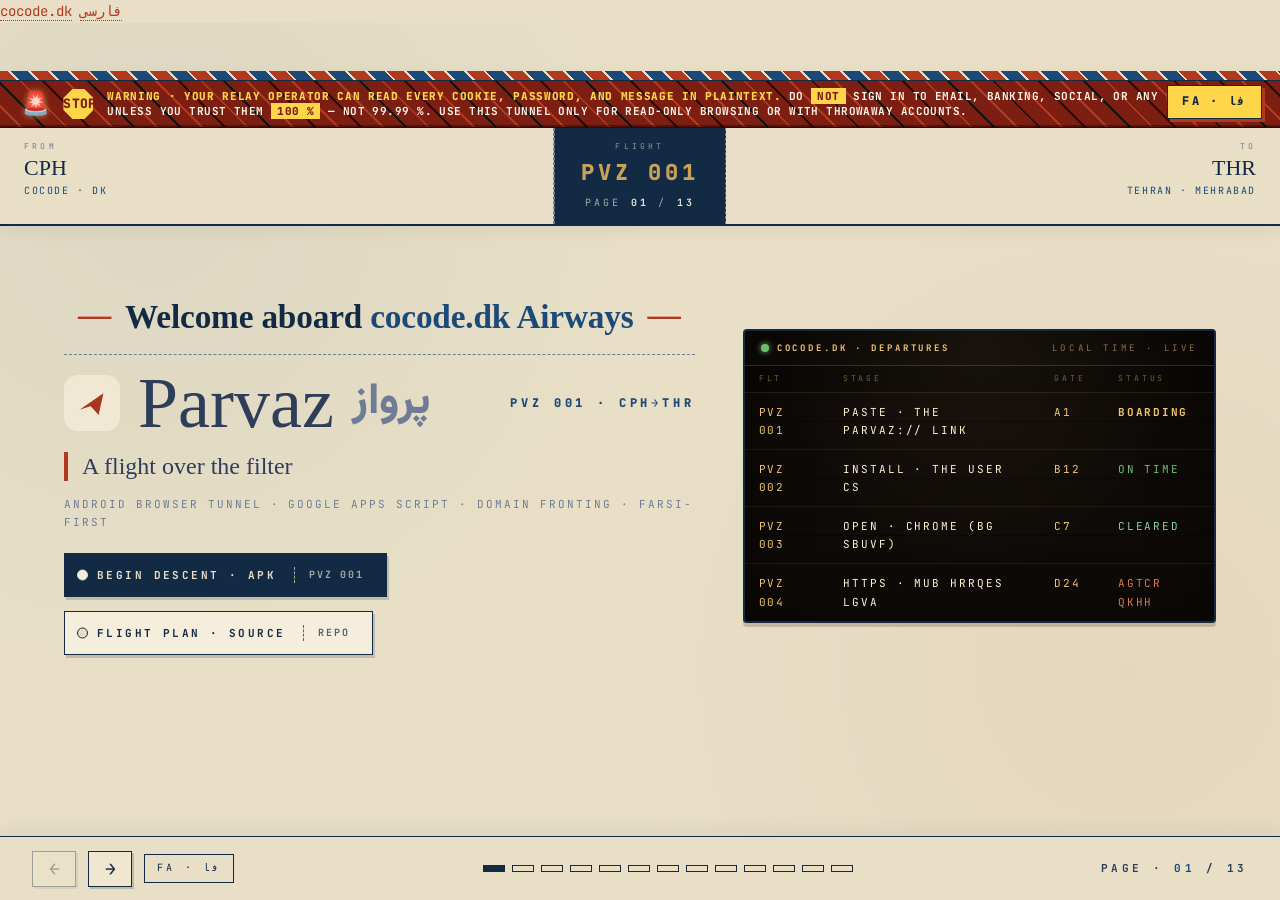
==== website/index.html @ 085ac8b7 "feat(site): the departures board flips into place The first time the Solari board comes into view, e" ====
<!DOCTYPE html>
<html lang="en">
<head>
<meta charset="UTF-8"/>
<meta name="viewport" content="width=device-width, initial-scale=1.0"/>
<title>Parvaz — A flight over the filter. Android browser tunnel via Apps Script.</title>
<meta name="description" content="Parvaz is a Farsi-first Android browser tunnel for Iranian users that routes Chrome (or any Chromium browser) traffic through a user-deployed Google Apps Script relay using TLS SNI concealment. Chrome trusts the on-device Parvaz CA out of the box — no flags, no about:config, no root."/>
<meta name="robots" content="index, follow"/>
<meta name="keywords" content="parvaz, android, browser tunnel, iran, apps script, domain fronting, masterhttprelayvpn, circumvention, vpnservice, kotlin, go, farsi, open source"/>
<link rel="canonical" href="https://parvaz.cocode.dk/"/>
<link rel="alternate" hreflang="en" href="https://parvaz.cocode.dk/"/>
<link rel="alternate" hreflang="fa" href="https://parvaz.cocode.dk/fa/"/>
<link rel="alternate" hreflang="x-default" href="https://parvaz.cocode.dk/"/>

<!-- Open Graph -->
<meta property="og:type" content="website"/>
<meta property="og:site_name" content="Parvaz"/>
<meta property="og:title" content="Parvaz — A flight over the filter"/>
<meta property="og:description" content="Farsi-first Android browser tunnel for Iranian users. Routes Chrome (and other Chromium browsers) through a user-deployed Google Apps Script relay with TLS SNI concealment."/>
<meta property="og:url" content="https://parvaz.cocode.dk/"/>
<meta property="og:image" content="https://parvaz.cocode.dk/og.png"/>
<meta property="og:image:width" content="1200"/>
<meta property="og:image:height" content="630"/>
<meta property="og:image:alt" content="Parvaz — declassified flight briefing document with the Parvaz wordmark, technical chips, and rubber-stamp annotations marking Chromium-browser scope and MIT licence."/>
<meta property="og:locale" content="en_US"/>
<meta property="og:locale:alternate" content="fa_IR"/>

<!-- Twitter -->
<meta name="twitter:card" content="summary_large_image"/>
<meta name="twitter:title" content="Parvaz — A flight over the filter"/>
<meta name="twitter:description" content="Farsi-first Android browser tunnel — Chrome through your own Google Apps Script relay. One APK, one cert, no flags."/>
<meta name="twitter:image" content="https://parvaz.cocode.dk/og.png"/>
<meta name="twitter:image:alt" content="Parvaz — flight briefing · Chromium browsers · MIT 2026."/>

<link rel="icon" type="image/svg+xml" href="parvaz-mark.svg"/>
<link rel="preconnect" href="https://fonts.googleapis.com"/>
<link rel="preconnect" href="https://fonts.gstatic.com" crossorigin/>
<link href="https://fonts.googleapis.com/css2?family=JetBrains+Mono:wght@400;500;700;800&family=Redaction&family=Redaction+35&family=Vazirmatn:wght@400;500;700;800&display=swap" rel="stylesheet"/>
<link rel="stylesheet" href="styles.css"/>
<link rel="stylesheet" href="https://brand.cocode.dk/v1.css">
<script type="module" src="https://brand.cocode.dk/v1.js"></script>

<script type="application/ld+json">
{
  "@context": "https://schema.org",
  "@type": "SoftwareApplication",
  "name": "Parvaz",
  "description": "Farsi-first Android browser tunnel for Iranian users — routes Chrome (and other Chromium browsers: Brave, Edge, Vivaldi) traffic through a user-deployed Google Apps Script relay using TLS SNI concealment and a local on-device MITM to terminate TLS for re-encapsulation. Kotlin + Compose front end, embedded Go SOCKS5 sidecar. Chrome trusts the user-installed Parvaz CA out of the box on Android — no flags, no about:config, no root. Non-browser apps (banking, messaging, streaming) reject user CAs by Android default and will not tunnel.",
  "url": "https://parvaz.cocode.dk/",
  "downloadUrl": "https://github.com/cocodedk/parvaz/releases/latest/download/Parvaz.apk",
  "applicationCategory": "UtilitiesApplication",
  "operatingSystem": "Android 7.0+",
  "programmingLanguage": ["Kotlin", "Go"],
  "license": "https://opensource.org/licenses/MIT",
  "offers": { "@type": "Offer", "price": "0", "priceCurrency": "USD" },
  "author": {
    "@type": "Person", "name": "Babak Bandpey", "url": "https://cocode.dk",
    "sameAs": ["https://linkedin.com/in/babakbandpey", "https://github.com/cocodedk"]
  },
  "codeRepository": "https://github.com/cocodedk/parvaz"
}
</script>
</head>
<body class="airline-deck">

<!-- The cocode.dk family frame. A normal-flow sibling before the deck's own
     fixed .deck-header — see --frame-h in css/07-deck-base.css for how the
     deck reserves its exact height. No <cocode-foot>: the deck is a
     100vh, JS-scroll-snapped app shell with no natural document flow to
     place a foot "below" (see the rollout report for why). The deck's own
     language pill/controls link stay: they carry the current slide's #N
     hash through a language switch, which the frame's own switch can't. -->
<cocode-head project="Parvaz" accent="#122a44" on-accent="#e8dfc6">
  <a href="https://cocode.dk">cocode.dk</a>
  <a href="fa/" hreflang="fa">فارسی</a>
</cocode-head>

<header class="deck-header" role="banner">
  <a href="fa/" class="deck-lang-pill" aria-label="نسخهٔ فارسی">FA · فا</a>
  <div class="airmail-band" aria-hidden="true"></div>
  <div class="deck-alert" role="alert" aria-live="assertive">
    <span class="deck-alert__siren" aria-hidden="true">🚨</span>
    <span class="deck-alert__stop" aria-hidden="true">STOP</span>
    <span class="deck-alert__msg">
      <strong>WARNING · Your relay operator can read every cookie, password, and message in plaintext.</strong>
      Do <em>NOT</em> sign in to email, banking, social, or any service unless you trust them <em>100 %</em> — not 99.99 %.
      Use this tunnel only for read-only browsing or with throwaway accounts.
    </span>
  </div>
  <div class="bp-header">
    <div class="bp-header__cell">
      <div class="bp-header__label">From</div>
      <div class="bp-header__value">CPH</div>
      <div class="bp-header__sub">Cocode · DK</div>
    </div>
    <div class="bp-header__flight">
      <div class="label">Flight</div>
      <div class="value">PVZ 001</div>
      <div class="page">PAGE <b id="deck-current">01</b> / <b id="deck-total">13</b></div>
    </div>
    <div class="bp-header__cell">
      <div class="bp-header__label">To</div>
      <div class="bp-header__value">THR</div>
      <div class="bp-header__sub">Tehran · Mehrabad</div>
    </div>
  </div>
</header>

<main class="deck-track" id="deck-track">

  <!-- 01 · TITLE -->
  <section class="slide slide--title" data-slide="1">
    <div class="slide__content">
      <div>
        <h1 class="hero__welcome">
          <span class="ornament">—</span>Welcome aboard <em>cocode.dk Airways</em><span class="ornament">—</span>
        </h1>
        <div class="hero__brand">
          <img src="parvaz-mark.svg" alt="" class="brand-mark"/>
          <span class="en-name">Parvaz</span>
          <span class="fa-name">پرواز</span>
          <span class="flight-no">PVZ 001 · CPH→THR</span>
        </div>
        <p class="hero__tagline">A flight over the filter</p>
        <p class="hero__subtitle">Android browser tunnel · Google Apps Script · domain fronting · Farsi-first</p>
        <div class="bp-tabs">
          <a href="https://github.com/cocodedk/parvaz/releases/latest/download/Parvaz.apk" class="bp-tab bp-tab--primary">Begin descent · APK<span class="stub">PVZ&nbsp;001</span></a>
          <a href="https://github.com/cocodedk/parvaz" class="bp-tab">Flight plan · Source<span class="stub">REPO</span></a>
        </div>
      </div>
      <div class="solari-board" aria-label="Onboarding flight board">
        <div class="solari-board__head">
          <span><span class="blink"></span><strong>cocode.dk · departures</strong></span>
          <span>local time · LIVE</span>
        </div>
        <div class="solari-board__rows">
          <div class="solari-board__col-head">FLT</div>
          <div class="solari-board__col-head">STAGE</div>
          <div class="solari-board__col-head">GATE</div>
          <div class="solari-board__col-head">STATUS</div>
          <div class="solari-board__cell">PVZ 001</div>
          <div class="solari-board__cell solari-board__cell--dest">paste · the parvaz:// link</div>
          <div class="solari-board__cell">A1</div>
          <div class="solari-board__cell solari-board__cell--status-board">boarding</div>
          <div class="solari-board__cell">PVZ 002</div>
          <div class="solari-board__cell solari-board__cell--dest">install · the user CA</div>
          <div class="solari-board__cell">B12</div>
          <div class="solari-board__cell solari-board__cell--status-go">on time</div>
          <div class="solari-board__cell">PVZ 003</div>
          <div class="solari-board__cell solari-board__cell--dest">open · chrome (no setup)</div>
          <div class="solari-board__cell">C7</div>
          <div class="solari-board__cell solari-board__cell--status-cleared">cleared</div>
          <div class="solari-board__cell">PVZ 004</div>
          <div class="solari-board__cell solari-board__cell--dest">https · all routes open</div>
          <div class="solari-board__cell">D24</div>
          <div class="solari-board__cell solari-board__cell--status-final">final call</div>
        </div>
      </div>
    </div>
  </section>

  <!-- 02 · §1 ABSTRACT -->
  <section class="slide" data-slide="2">
    <div class="slide__content">
      <div class="slide__head">
        <span class="slide__num">§1</span>
        <h2 class="slide__title">Abstract</h2>
        <span class="slide__kicker">Mission brief</span>
      </div>
      <div class="slide__body">
        <p>Parvaz is a Farsi-first <strong>Android browser tunnel</strong> for Iranian users with no technical background. A helper deploys the upstream MasterHttpRelayVPN <code>Code.gs</code> on their own Google account; the user receives a <code>parvaz://</code> link over a <strong>secure messenger (Signal or Telegram — not WhatsApp)</strong>, scans a QR or taps Paste, installs a MITM certificate via Android Settings once, taps Connect, and browses normally in <strong>Chrome</strong> (or any Chromium browser).</p>
        <p>Chrome traffic routes through Apps Script — TLS SNI <code>www.google.com</code>, HTTP Host <code>script.google.com</code>. Chrome trusts the on-device Parvaz CA out of the box; no flags, no <code>about:config</code>, no root. Architecturally aligned with the proven <a href="https://github.com/therealaleph/MasterHttpRelayVPN-RUST">MasterHttpRelayVPN-RUST</a> port; Parvaz's edge is the NOTAM visual identity, Farsi-by-default UI, and tighter onboarding for non-technical passengers.</p>
      </div>
    </div>
  </section>

  <!-- 03 · §2 FLIGHT PATH (5-hop route diagram) -->
  <section class="slide slide--route" data-slide="3">
    <div class="slide__content">
      <div class="slide__head">
        <span class="slide__num">§2</span>
        <h2 class="slide__title">Flight path</h2>
        <span class="slide__kicker">5 hops · DPI sees the front</span>
      </div>
      <div>
        <div class="route">
          <div class="route__hop"><strong>Chrome</strong>no flags<div class="tag">browser</div></div>
          <div class="route__hop route__hop--accent"><strong>PARVAZ</strong>VPN + tun2socks + sidecar<div class="tag">this APK</div></div>
          <div class="route__hop"><strong>Google edge</strong>SNI www.google.com<div class="tag">DPI sees</div></div>
          <div class="route__hop"><strong>script.google.com</strong>HTTP Host (real route)<div class="tag">internal</div></div>
          <div class="route__hop"><strong>Code.gs</strong>your deployment<div class="tag">UrlFetch → target</div></div>
        </div>
        <div class="route__notes">
          <div><b>What DPI sees</b>TLS to Google · SNI <code>www.google.com</code> · indistinguishable from Search.</div>
          <div><b>What Google sees</b>HTTP Host <code>script.google.com</code> → routes to your Web App.</div>
          <div><b>What Code.gs does</b><code>UrlFetchApp.fetch(target)</code> · returns <code>{s,h,b}</code> envelope.</div>
        </div>
      </div>
    </div>
  </section>

  <!-- 04 · §3 NOTAM (legal warning) -->
  <section class="slide" data-slide="4">
    <div class="slide__content">
      <div class="slide__head">
        <span class="slide__num">§3</span>
        <h2 class="slide__title">Notice to airmen</h2>
        <span class="slide__kicker">Restricted airspace</span>
      </div>
      <div class="notam">
        <div class="notam-head">
          <span>Caution · Restricted airspace</span>
          <span>NOTAM A0001/26</span>
        </div>
        <div class="notam-body">
          <strong>Google Apps Script's terms forbid this use.</strong> Deploy the <code>Code.gs</code> to your <em>own</em> Google account only — do not centralize deployments, do not commercialise, do not distribute a shared one. Personal, research, and educational use only. If you do not understand the legal implications, do not deploy.
        </div>
      </div>
    </div>
  </section>

  <!-- 05 · §4 SPECS -->
  <section class="slide" data-slide="5">
    <div class="slide__content">
      <div class="slide__head">
        <span class="slide__num">§4</span>
        <h2 class="slide__title">Airframe specifications</h2>
        <span class="slide__kicker">Features</span>
      </div>
      <div class="specs">
        <div class="spec"><span class="spec-num">01</span><span class="spec-key">Domain fronting</span><span class="spec-val">SNI <code>www.google.com</code> · Host <code>script.google.com</code>. DPI sees the front; Google's edge routes by Host.</span></div>
        <div class="spec"><span class="spec-num">02</span><span class="spec-key">Farsi-first onboarding</span><span class="spec-val">Paste a <code>parvaz://</code> URL or scan QR → install MITM cert once → tap Connect. Persian default.</span></div>
        <div class="spec"><span class="spec-num">03</span><span class="spec-key">Chrome out of the box</span><span class="spec-val"><strong>Chrome</strong> (and other Chromium: Brave, Edge, Vivaldi) trust the user-installed Parvaz CA on Android with no flags. Native apps still reject user CAs by Android default.</span></div>
        <div class="spec"><span class="spec-num">04</span><span class="spec-key">SNI-rewrite fast path</span><span class="spec-val">Google-owned hosts skip Apps Script entirely · direct tunnel · no quota.</span></div>
        <div class="spec"><span class="spec-num">05</span><span class="spec-key">Open source APK</span><span class="spec-val">Kotlin + Compose UI · embedded Go SOCKS5 sidecar · MIT · F-Droid &amp; sideload only.</span></div>
        <div class="spec"><span class="spec-num">06</span><span class="spec-key">Zero telemetry</span><span class="spec-val">No analytics · no crash reporting · access key in <code>EncryptedSharedPreferences</code>.</span></div>
      </div>
    </div>
  </section>

  <!-- 06 · §5 HONEST DISCLOSURE -->
  <section class="slide slide--honesty slide--who" data-slide="6">
    <div class="slide__content">
      <div class="slide__head">
        <span class="slide__num">§5</span>
        <h2 class="slide__title">Honest disclosure</h2>
        <span class="slide__kicker">What the app won't do · what it must do · the limits</span>
      </div>
      <div class="who">
        <div class="who__col who__col--no">
          <div class="who__head">
            <strong>Won't do</strong>
            <span class="who__tag who__tag--no">No</span>
          </div>
          <ul class="who__list">
            <li>No analytics, telemetry, or remote logs (yet).</li>
            <li>No central relay — every passenger runs their own Code.gs.</li>
            <li>No location, contacts, SMS, microphone, or camera (camera is opt-in for QR only).</li>
            <li>No auto-update pings · no ads · no crash reporting service.</li>
            <li>No servers operated by us · no accounts · no sign-in.</li>
          </ul>
          <div class="who__foot">Verify in source · MIT · grep the manifest.</div>
        </div>
        <div class="who__col who__col--ok">
          <div class="who__head">
            <strong>Must do</strong>
            <span class="who__tag who__tag--ok">Yes</span>
          </div>
          <ul class="who__list">
            <li><code>VpnService</code> — to capture and route browser packets.</li>
            <li><code>INTERNET</code> + <code>FOREGROUND_SERVICE</code> — talk to Apps Script, stay alive.</li>
            <li><code>POST_NOTIFICATIONS</code> (Android 13+) — show the connected pill.</li>
            <li>Device <strong>screen-lock</strong> — Android refuses CA install otherwise.</li>
            <li>A Chromium browser — Chrome (or Brave / Edge / Vivaldi). No browser flags needed.</li>
          </ul>
          <div class="who__foot">Optional · CAMERA — only if you scan a QR.</div>
        </div>
      </div>
      <div class="honesty-foot">
        <div class="honesty-foot__label">Limits · if we hand out the boarding card</div>
        <div class="honesty-foot__chips">
          <span><b>Trust</b>relay sees URL · headers · cookies · body in plaintext</span>
          <span><b>~20k</b>UrlFetch / day · Apps Script free quota</span>
          <span><b>~30s</b>per fetch</span>
          <span><b>~6&nbsp;min</b>per script execution</span>
          <span><b>1 relay</b>per Google account · TOS</span>
          <span><b>Throughput</b>capped by UrlFetch</span>
        </div>
      </div>
    </div>
  </section>

  <!-- 07 · §6 WHO FLIES, WHO'S GROUNDED -->
  <section class="slide slide--who" data-slide="7">
    <div class="slide__content">
      <div class="slide__head">
        <span class="slide__num">§6</span>
        <h2 class="slide__title">Who flies, who's grounded</h2>
        <span class="slide__kicker">Honest scope</span>
      </div>
      <div class="heads-up" role="note">
        <span class="heads-up__tag">Heads-up</span>
        <span>Not every site opens — and <strong>WebSockets are not supported in this version</strong>.</span>
      </div>
      <div class="who">
        <div class="who__col who__col--ok">
          <div class="who__head">
            <strong>Cleared for take-off</strong>
            <span class="who__tag who__tag--ok">Tunnels</span>
          </div>
          <ul class="who__list">
            <li><strong>Chrome</strong> on Android — no flags, no <code>about:config</code>, no root.</li>
            <li>Other Chromium browsers — Brave, Edge, Vivaldi — same path, same trust.</li>
            <li>Google-owned hosts (google.com, youtube.com, fonts.googleapis.com) via direct SNI rewrite, in any browser.</li>
            <li>Web apps inside Chrome — Gmail, GitHub, Wikipedia, news sites, search.</li>
          </ul>
          <div class="who__foot">No Apps Script quota for Google fast-path. Throughput ~5 KB/s · WebSockets do not work yet.</div>
        </div>
        <div class="who__col who__col--no">
          <div class="who__head">
            <strong>Grounded</strong>
            <span class="who__tag who__tag--no">Won't tunnel</span>
          </div>
          <ul class="who__list">
            <li><strong>Firefox Stable / Beta / Focus</strong> — no <code>about:config</code>, can't set the trust flag.</li>
            <li><strong>Firefox Nightly</strong> — flag exists but resets to <code>false</code> on every restart (<a href="https://github.com/mozilla-mobile/fenix/issues/18990">fenix#18990</a>, open since 2021).</li>
            <li><strong>DuckDuckGo browser</strong> — Chromium-based but rejects the user CA. Confirmed broken.</li>
            <li>Native apps — Instagram, Telegram, WhatsApp, banking, streaming. Reject user CAs by Android 7+ default.</li>
          </ul>
          <div class="who__foot">General Android MITM constraint · pair with xray + VPS for native apps.</div>
        </div>
      </div>
    </div>
  </section>

  <!-- 08 · §7 BOARDING SEQUENCE (4-step checklist) -->
  <section class="slide slide--board" data-slide="8">
    <div class="slide__content">
      <div class="slide__head">
        <span class="slide__num">§7</span>
        <h2 class="slide__title">Boarding sequence</h2>
        <span class="slide__kicker">~3 minutes · once</span>
      </div>
      <div class="board">
        <div class="checklist">
          <div class="check">
            <div class="check__no">1</div>
            <div>
              <h3 class="check__title">Receive the parvaz:// link</h3>
              <p class="check__sub">Signal or Telegram from your helper · not WhatsApp</p>
            </div>
            <span class="check__stamp">Auto</span>
          </div>
          <div class="check">
            <div class="check__no">2</div>
            <div>
              <h3 class="check__title">Install Parvaz · tap the link</h3>
              <p class="check__sub">APK from GitHub releases · sideload</p>
            </div>
            <span class="check__stamp">Auto</span>
          </div>
          <div class="check">
            <div class="check__no">3</div>
            <div>
              <h3 class="check__title">Install the certificate</h3>
              <p class="check__sub">Android Settings · ~30 seconds · see §8</p>
            </div>
            <span class="check__stamp check__stamp--manual">Manual</span>
          </div>
          <div class="check">
            <div class="check__no">4</div>
            <div>
              <h3 class="check__title">Tap Connect · open Chrome</h3>
              <p class="check__sub">no browser flags · see §9</p>
            </div>
            <span class="check__stamp check__stamp--manual">Manual</span>
          </div>
        </div>
        <aside class="boarding-pass__stub" style="background:var(--paper-2);border:1.5px solid var(--ink);">
          <div class="row"><span class="label">Passenger</span><span class="value">YOU</span></div>
          <div class="row"><span class="label">Flight</span><span class="value value--big">PVZ 001</span></div>
          <div class="row"><span class="label">Gate</span><span class="value">A · MITM</span></div>
          <div class="row"><span class="label">Boarding</span><span class="value">~ 3 min</span></div>
          <div class="boarding-pass__barcode" aria-hidden="true"></div>
        </aside>
      </div>
    </div>
  </section>

  <!-- 09 · §8 INSTALL CERTIFICATE -->
  <section class="slide" data-slide="9">
    <div class="slide__content">
      <div class="slide__head">
        <span class="slide__num">§8</span>
        <h2 class="slide__title">Install the certificate · in Settings</h2>
        <span class="slide__kicker">Step 1 of 2 · once · ~30 seconds</span>
      </div>
      <div class="slide__body">
        <p>In Parvaz, tap <strong>Open Settings</strong>. Parvaz drops <code>parvaz-ca.crt</code> into <strong>Downloads</strong> and opens Android Settings. Then follow the path for your phone.</p>
      </div>
      <div class="listing">
        <div class="listing-head"><span>proc · cert.001 · samsung</span><span>One UI 6 / Android 14</span></div>
        <div class="listing-body"><span class="c"># SAMSUNG (Galaxy):</span>
Settings → <span class="hl">Security and privacy</span>
        → <span class="hl">More security settings</span>
        → <span class="hl">Install from device storage</span> → <span class="hl">CA certificate</span>
        → pick <span class="secret">parvaz-ca.crt</span> from Downloads
        → enter your PIN / fingerprint
        → tap <span class="hl">Install anyway</span> on the warning</div>
      </div>
      <div class="listing">
        <div class="listing-head"><span>proc · cert.001 · pixel / aosp</span><span>Android 14 / 15</span></div>
        <div class="listing-body"><span class="c"># PIXEL / stock Android:</span>
Settings → <span class="hl">Security &amp; privacy</span>
        → <span class="hl">More security &amp; privacy</span>
        → <span class="hl">Encryption &amp; credentials</span>
        → <span class="hl">Install a certificate</span> → <span class="hl">CA certificate</span>
        → pick <span class="secret">parvaz-ca.crt</span> from Downloads
        → enter your PIN / fingerprint
        → tap <span class="hl">Install anyway</span> on the warning</div>
      </div>
      <div class="slide__body">
        <p><strong>Pre-requisite:</strong> screen lock (PIN, pattern, password) · Android refuses install otherwise. <strong>Can't find the menu?</strong> Search <code>CA certificate</code> in Settings. <strong>Warning is fine to dismiss</strong> — the CA was generated on <em>your</em> phone; the private key never leaves the app's private storage.</p>
      </div>
    </div>
  </section>

  <!-- 10 · §9 OPEN CHROME -->
  <section class="slide" data-slide="10">
    <div class="slide__content">
      <div class="slide__head">
        <span class="slide__num">§9</span>
        <h2 class="slide__title">Tap Connect · open Chrome</h2>
        <span class="slide__kicker">Step 2 of 2 · once · ~10 seconds</span>
      </div>
      <div class="slide__body">
        <p>Tap the rubber-stamp button on Parvaz's main screen. When it flips to <strong>در پرواز</strong> (in flight), open <strong>Chrome</strong> and browse normally — HTTPS pages route through Parvaz with no further configuration. Brave, Edge, and Vivaldi work the same way; the Parvaz CA you just installed is the only piece they need.</p>
      </div>
      <div class="listing">
        <div class="listing-head"><span>proc · browser.001 · chromium</span><span>one-time · ~10 sec</span></div>
        <div class="listing-body"><span class="c"># 1. In Parvaz, tap the rubber stamp.</span>
<span class="c">    → "پرواز" (outline) flips to "در پرواز" (filled · olive)</span>

<span class="c"># 2. Open Chrome (or Brave / Edge / Vivaldi).</span>
<span class="c">    → just browse · no flags, no about:config, no root</span>

<span class="c"># 3. (Optional) sanity-check the route:</span>
open <a href="https://wikipedia.org" class="hl">wikipedia.org</a>            <span class="c"># non-Google site → goes through MITM</span>
open <a href="https://www.google.com" class="hl">google.com</a>             <span class="c"># Google site → SNI-rewrite fast path</span></div>
      </div>
      <div class="slide__body">
        <p><strong>Why Chrome works:</strong> Chrome on Android trusts user-installed CAs from the system store, and Chrome's Certificate Transparency enforcement has an explicit carve-out for chains rooted in a user CA — so the Parvaz leaf is accepted with no setup. Browsers that won't work, plus the throughput and WebSocket limits, are covered in §6.</p>
      </div>
    </div>
  </section>

  <!-- 11 · §10 AIRFRAME SCHEMATIC -->
  <section class="slide" data-slide="11">
    <div class="slide__content">
      <div class="slide__head">
        <span class="slide__num">§10</span>
        <h2 class="slide__title">Airframe schematic</h2>
        <span class="slide__kicker">Monorepo topology · Kotlin + Go</span>
      </div>
      <div class="schematic">
        <div class="schematic-head">
          <span><strong>Sheet 10</strong> · Monorepo topology</span>
          <span>MIT · Android 7.0+</span>
        </div>
        <pre class="schematic-body">parvaz/
├── <span class="hl">app/</span>             kotlin + compose UI · VpnService · tun2socks
│                 · sidecar launcher · MITM CA install · NOTAM
├── <span class="hl">core/</span>            go SOCKS5 sidecar
│   ├── <span class="hl">fronter/</span>     TLS-with-custom-SNI dialer + HTTP client
│   ├── <span class="hl">protocol/</span>    Apps Script JSON envelope encode/decode
│   ├── <span class="hl">codec/</span>       gzip / br / zstd decoders
│   ├── <span class="hl">relay/</span>       envelope + fronted client glue
│   ├── <span class="hl">mitm/</span>        (next) CA + leaf certs + TLS server
│   ├── <span class="hl">dispatcher/</span>  (next) SNI-rewrite vs MITM+relay decision
│   ├── <span class="hl">socks5/</span>      local SOCKS5 listener on :1080
│   └── <span class="hl">cmd/parvazd/</span> sidecar main → libparvaz.so (per ABI)
├── reference/      MasterHttpRelayVPN · upstream python (read-only)
└── website/        bilingual GitHub Pages

<span class="note">· core is called from app via ProcessBuilder, not JNI</span>
<span class="note">· one apk + one Code.gs drop-in + one release tag</span>
</pre>
        <div class="schematic-foot"><span>drawn by · parvaz.doc</span><span>§10</span></div>
      </div>
    </div>
  </section>

  <!-- 12 · §11 HELPER · DEPLOY THE RELAY -->
  <section class="slide" data-slide="12">
    <div class="slide__content">
      <div class="slide__head">
        <span class="slide__num">§11</span>
        <h2 class="slide__title">Helper · deploy the relay</h2>
        <span class="slide__kicker">~5 min · once · technical helper only</span>
      </div>
      <div class="slide__body">
        <p>If you are the <strong>technical helper</strong> setting Parvaz up for someone else, here is the one-time Apps Script deployment. The end user never opens script.google.com.</p>
      </div>
      <div class="listing">
        <div class="listing-head"><span>proc · relay.deploy.001</span><span>script.google.com · ~5 min</span></div>
        <div class="listing-body"><span class="c"># 1. Open Apps Script and create a new project</span>
open <a href="https://script.google.com" class="hl">script.google.com</a>   <span class="c"># click "New project"</span>

<span class="c"># 2. Paste the relay code into Code.gs (replace the default contents)</span>
view  <a href="https://github.com/cocodedk/parvaz/blob/main/apps_script/Code.gs" class="hl">github.com/cocodedk/parvaz/blob/main/apps_script/Code.gs</a>
copy → paste into the Code.gs tab in the editor

<span class="c"># 3. Generate a strong random AUTH_KEY (do not reuse passwords)</span>
openssl rand -base64 32          <span class="c"># or any password manager · 32+ chars</span>
<span class="c">    → in Code.gs, set:  var AUTH_KEY = "&lt;paste-here&gt;";</span>
<span class="c">    → File → Save (Ctrl/Cmd+S)</span>

<span class="c"># 4. Deploy as a Web App</span>
Deploy → New deployment → ⚙ Web app
   Execute as:    <span class="hl">Me (your-email@gmail.com)</span>
   Who has access: <span class="hl">Anyone</span>
   → click <span class="hl">Deploy</span>
   → Google asks for OAuth consent the first time → Allow

<span class="c"># 5. Find the URL that goes into the Parvaz app</span>
<span class="c">   Apps Script gives you a Web app URL that looks like:</span>
   https://script.google.com/macros/s/<span class="secret">AKfycbyLONGRANDOMTOKEN</span>/exec
                                       └────────────┬────────────┘
                                              <span class="dir">deployment-id</span>   <span class="c"># the only piece you need</span>

<span class="c">   You can re-open it any time:</span>
   Deploy → Manage deployments → copy the Web app URL

<span class="c"># 6. Build the parvaz:// access link by combining the two pieces above</span>
parvaz://<span class="hl">&lt;deployment-id&gt;</span>/<span class="hl">&lt;AUTH_KEY&gt;</span>#<span class="hl">&lt;display-name&gt;</span>
<span class="c"># concrete example:</span>
parvaz://AKfycbyLONGRANDOMTOKEN/7dF9KmY...eY=#رلهٔ‌من

<span class="c"># 7. Share via SECURE messenger ONLY — this URL contains the key</span>
✓ Signal   · end-to-end · recommended
✓ Telegram · Secret Chat preferred
✗ WhatsApp · Meta-readable cloud backup → NEVER
✗ SMS      · carrier-readable          → NEVER
✗ Email    · server-readable           → NEVER</div>
      </div>
      <div class="slide__body">
        <p><strong>Quota:</strong> ~20k UrlFetch / day · 30 s per fetch · 6 min per execution. <strong>One relay per Google account</strong> (Apps Script TOS). <strong>Test it:</strong> open the Web app URL in a browser — you should see <code>{"e":"unauthorized"}</code> (proof the deployment is live and rejecting unauthenticated calls). <strong>Source:</strong> <a href="https://github.com/cocodedk/parvaz/blob/main/apps_script/Code.gs">apps_script/Code.gs</a> · <a href="https://developers.google.com/apps-script/guides/web">Apps Script · Web Apps</a>.</p>
      </div>
    </div>
  </section>

  <!-- 13 · §12 DEPARTURE / GROUND SUPPORT -->
  <section class="slide slide--depart" data-slide="13">
    <div class="slide__content">
      <div class="slide__head">
        <span class="slide__num">§12</span>
        <h2 class="slide__title">Ground support · departure</h2>
        <span class="slide__kicker">Final call · MIT · 2026</span>
      </div>
      <div class="depart">
        <div class="depart__pass">
          <div class="depart__row"><span>Form</span><b>PVZ-001</b></div>
          <div class="depart__row"><span>Issued</span><b>2026.04.26</b></div>
          <div class="depart__row"><span>Origin</span><b>Cocode · DK</b></div>
          <div class="depart__row"><span>Callsign</span><b>Parvaz / پرواز</b></div>
          <div class="depart__row" style="border-bottom:none"><span>Status</span><b>Pre-alpha</b></div>
          <div class="depart__credits">
            MIT · © 2026 <a href="https://cocode.dk">Cocode</a> · <a href="https://linkedin.com/in/babakbandpey">Babak Bandpey</a>
          </div>
        </div>
        <div class="depart__cta">
          <h2>Cleared for take-off.</h2>
          <p>Parvaz replaces only the <em>client</em> half of MasterHttpRelayVPN. The Apps Script server is the upstream <a href="https://github.com/cocodedk/parvaz/blob/main/apps_script/Code.gs">Code.gs</a>, unchanged — deploy it to your own Google account.</p>
          <p>If you don't need the Farsi-first NOTAM UX touches, the mature <a href="https://github.com/therealaleph/MasterHttpRelayVPN-RUST">MasterHttpRelayVPN-RUST</a> port ships today with prebuilt APKs and an English + Persian walkthrough.</p>
          <div class="bp-tabs">
            <a href="https://github.com/cocodedk/parvaz/releases/latest/download/Parvaz.apk" class="bp-tab bp-tab--primary">Download APK<span class="stub">PVZ&nbsp;001</span></a>
            <a href="https://github.com/cocodedk/parvaz" class="bp-tab">View source<span class="stub">REPO</span></a>
          </div>
        </div>
      </div>
    </div>
  </section>

</main>

<nav class="deck-controls" aria-label="Slide navigation">
  <div class="deck-controls__group">
    <button class="deck-arrow" id="deck-prev" aria-label="Previous slide" type="button">←</button>
    <button class="deck-arrow" id="deck-next" aria-label="Next slide" type="button">→</button>
    <a href="fa/" class="deck-controls__lang" aria-label="فارسی">FA · فا</a>
  </div>
  <div class="deck-dots" id="deck-dots" role="tablist" aria-label="Slides"></div>
  <div class="deck-counter">PAGE · <b id="deck-current-mirror">01</b> / 13</div>
</nav>

<script src="script.js" defer></script>
<script src="solari.js" defer></script>
</body>
</html>
---- website/styles.css ----
/* =====================================================================
   PARVAZ · stylesheet manifest
   Stable entry point — every page links here. Source lives in css/.
   Each chunk ≤200 lines. Order matters: base → components → deck.
   ===================================================================== */

@import url("css/01-base-doc.css");
@import url("css/02-brand.css");
@import url("css/03-section.css");
@import url("css/04-panels.css");
@import url("css/05-pass.css");
@import url("css/06-responsive.css");
@import url("css/07-deck-base.css");
@import url("css/08-deck-slide.css");
@import url("css/09-deck-content.css");
@import url("css/10-deck-end.css");
@import url("css/11-deck-mobile.css");
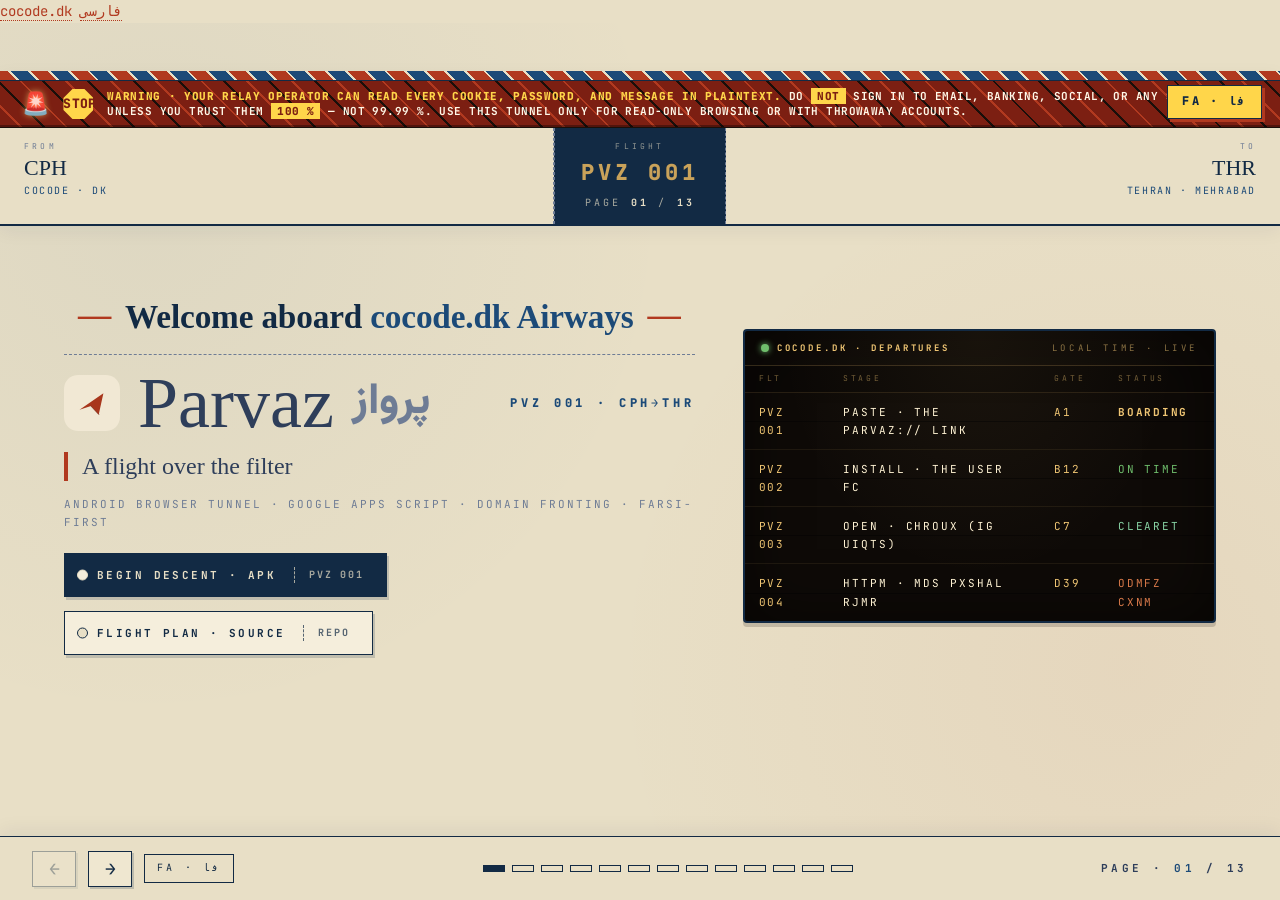
==== commit 7699071c: "Merge 6cb56e780209ef180dc9e2c16f10dbf9b2f5f18d into 89a43e7770541b68c68ce2824ca5ce6da3152102" ====
--- a/website/index.html
+++ b/website/index.html
@@ -565,7 +565,7 @@
           <div class="depart__row"><span>Callsign</span><b>Parvaz / پرواز</b></div>
           <div class="depart__row" style="border-bottom:none"><span>Status</span><b>Pre-alpha</b></div>
           <div class="depart__credits">
-            MIT · © 2026 <a href="https://cocode.dk">Cocode</a> · <a href="https://linkedin.com/in/babakbandpey">Babak Bandpey</a>
+            MIT · © 2026 <a href="https://cocode.dk">Cocode</a> · <a href="https://linkedin.com/in/babakbandpey">Babak Bandpey</a> · <a href="privacy.html">Privacy Policy</a>
           </div>
         </div>
         <div class="depart__cta">
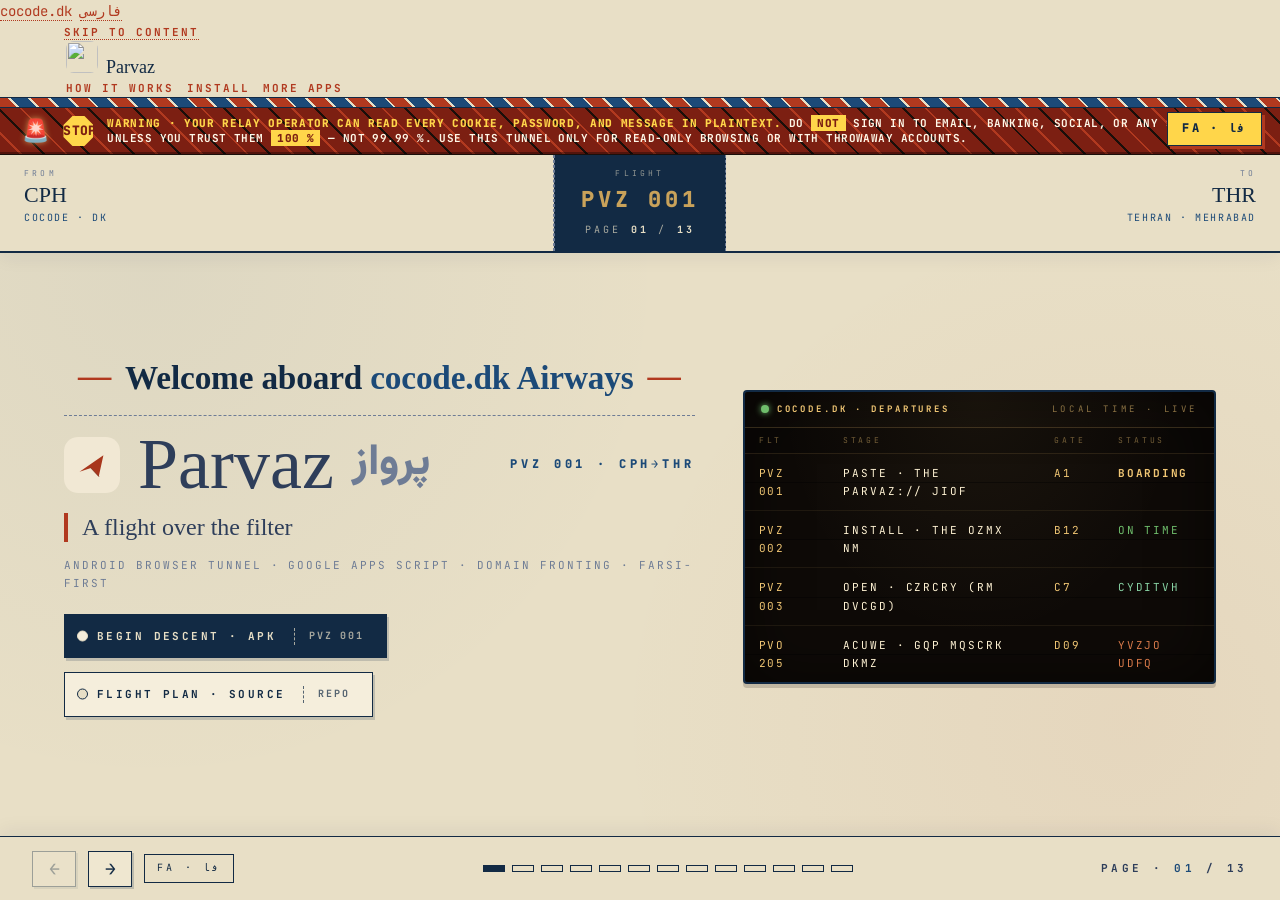
==== commit 05e79359: "chore: the cocode-apps publishing standard on the site, README and store listing Site (website/, the" ====
--- a/website/index.html
+++ b/website/index.html
@@ -69,11 +69,27 @@
      100vh, JS-scroll-snapped app shell with no natural document flow to
      place a foot "below" (see the rollout report for why). The deck's own
      language pill/controls link stay: they carry the current slide's #N
-     hash through a language switch, which the frame's own switch can't. -->
+     hash through a language switch, which the frame's own switch can't.
+     The cocode-apps menu sits directly below the frame, in flow too, and
+     script.js adds its height to --frame-h. The cocode-apps footer is the
+     last block of the last slide (the deck has no document end). -->
 <cocode-head project="Parvaz" accent="#122a44" on-accent="#e8dfc6">
   <a href="https://cocode.dk">cocode.dk</a>
   <a href="fa/" hreflang="fa">فارسی</a>
 </cocode-head>
+
+<div class="cocode-menu">
+<!-- cocode-apps:nav:start -->
+<link rel="stylesheet" href="/css/cocode-nav.css">
+<a class="skip" href="#main">Skip to content</a>
+<nav class="cocode-nav" aria-label="Parvaz">
+  <a class="brand" href="/" data-nav="home" aria-current="page"><img src="/img/icon.png" alt="" width="32" height="32">Parvaz</a>
+  <a href="/#how" data-nav="how">How it works</a>
+  <a href="/#install" data-nav="install">Install</a>
+  <a href="https://cocode.dk/" data-nav="more">More apps</a>
+</nav>
+<!-- cocode-apps:nav:end -->
+</div>
 
 <header class="deck-header" role="banner">
   <a href="fa/" class="deck-lang-pill" aria-label="نسخهٔ فارسی">FA · فا</a>
@@ -106,7 +122,7 @@
   </div>
 </header>
 
-<main class="deck-track" id="deck-track">
+<main class="deck-track" id="main" tabindex="-1">
 
   <!-- 01 · TITLE -->
   <section class="slide slide--title" data-slide="1">
@@ -175,7 +191,7 @@
   </section>
 
   <!-- 03 · §2 FLIGHT PATH (5-hop route diagram) -->
-  <section class="slide slide--route" data-slide="3">
+  <section class="slide slide--route" id="how" data-slide="3">
     <div class="slide__content">
       <div class="slide__head">
         <span class="slide__num">§2</span>
@@ -550,7 +566,7 @@
   </section>
 
   <!-- 13 · §12 DEPARTURE / GROUND SUPPORT -->
-  <section class="slide slide--depart" data-slide="13">
+  <section class="slide slide--depart" id="install" data-slide="13">
     <div class="slide__content">
       <div class="slide__head">
         <span class="slide__num">§12</span>
@@ -565,18 +581,33 @@
           <div class="depart__row"><span>Callsign</span><b>Parvaz / پرواز</b></div>
           <div class="depart__row" style="border-bottom:none"><span>Status</span><b>Pre-alpha</b></div>
           <div class="depart__credits">
-            MIT · © 2026 <a href="https://cocode.dk">Cocode</a> · <a href="https://linkedin.com/in/babakbandpey">Babak Bandpey</a> · <a href="privacy.html">Privacy Policy</a>
+            MIT · © 2026 <a href="https://cocode.dk">Cocode</a> · <a href="https://linkedin.com/in/babakbandpey">Babak Bandpey</a>
           </div>
         </div>
         <div class="depart__cta">
           <h2>Cleared for take-off.</h2>
           <p>Parvaz replaces only the <em>client</em> half of MasterHttpRelayVPN. The Apps Script server is the upstream <a href="https://github.com/cocodedk/parvaz/blob/main/apps_script/Code.gs">Code.gs</a>, unchanged — deploy it to your own Google account.</p>
           <p>If you don't need the Farsi-first NOTAM UX touches, the mature <a href="https://github.com/therealaleph/MasterHttpRelayVPN-RUST">MasterHttpRelayVPN-RUST</a> port ships today with prebuilt APKs and an English + Persian walkthrough.</p>
+          <!-- cocode-apps:install:start -->
+<ul class="install" role="list">
+  <li><p class="fdroid-soon">Coming to F-Droid</p></li>
+  <li><a href="https://github.com/cocodedk/parvaz/releases/latest/download/Parvaz.apk">Download the APK from GitHub</a></li>
+  <li><a href="https://apps.obtainium.imranr.dev/redirect?r=obtainium://add/https://github.com/cocodedk/parvaz">Auto-update the GitHub APK with Obtainium</a></li>
+</ul>
+<!-- cocode-apps:install:end -->
           <div class="bp-tabs">
-            <a href="https://github.com/cocodedk/parvaz/releases/latest/download/Parvaz.apk" class="bp-tab bp-tab--primary">Download APK<span class="stub">PVZ&nbsp;001</span></a>
             <a href="https://github.com/cocodedk/parvaz" class="bp-tab">View source<span class="stub">REPO</span></a>
           </div>
         </div>
+      </div>
+      <div class="deck-foot">
+        <!-- cocode-apps:footer:start -->
+<footer class="cocode-footer">
+  <a href="https://github.com/cocodedk/parvaz">Source code</a> ·
+  License: MIT ·
+  <a href="https://cocode.dk/">Made by Cocode (cocode.dk)</a>
+</footer>
+<!-- cocode-apps:footer:end -->
       </div>
     </div>
   </section>
--- a/website/styles.css
+++ b/website/styles.css
@@ -15,3 +15,4 @@
 @import url("css/09-deck-content.css");
 @import url("css/10-deck-end.css");
 @import url("css/11-deck-mobile.css");
+@import url("css/12-deck-cocode.css");
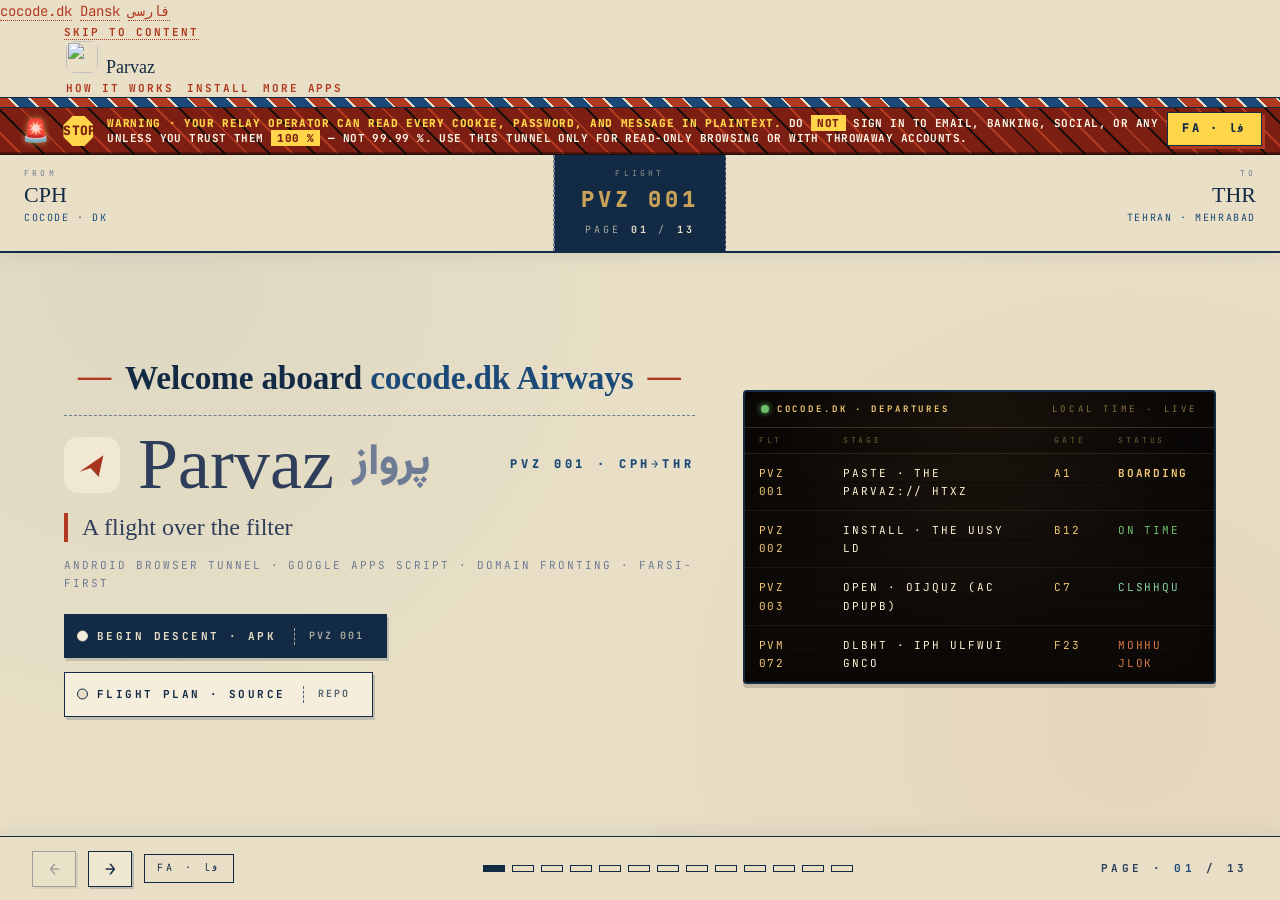
==== commit 6d6aeb25: "feat: Danish app text, store listing and site (draft for review) Adds a Danish translation beside Pe" ====
--- a/website/index.html
+++ b/website/index.html
@@ -9,6 +9,7 @@
 <meta name="keywords" content="parvaz, android, browser tunnel, iran, apps script, domain fronting, masterhttprelayvpn, circumvention, vpnservice, kotlin, go, farsi, open source"/>
 <link rel="canonical" href="https://parvaz.cocode.dk/"/>
 <link rel="alternate" hreflang="en" href="https://parvaz.cocode.dk/"/>
+<link rel="alternate" hreflang="da" href="https://parvaz.cocode.dk/da/"/>
 <link rel="alternate" hreflang="fa" href="https://parvaz.cocode.dk/fa/"/>
 <link rel="alternate" hreflang="x-default" href="https://parvaz.cocode.dk/"/>
 
@@ -23,6 +24,7 @@
 <meta property="og:image:height" content="630"/>
 <meta property="og:image:alt" content="Parvaz — declassified flight briefing document with the Parvaz wordmark, technical chips, and rubber-stamp annotations marking Chromium-browser scope and MIT licence."/>
 <meta property="og:locale" content="en_US"/>
+<meta property="og:locale:alternate" content="da_DK"/>
 <meta property="og:locale:alternate" content="fa_IR"/>
 
 <!-- Twitter -->
@@ -75,6 +77,7 @@
      last block of the last slide (the deck has no document end). -->
 <cocode-head project="Parvaz" accent="#122a44" on-accent="#e8dfc6">
   <a href="https://cocode.dk">cocode.dk</a>
+  <a href="da/" hreflang="da">Dansk</a>
   <a href="fa/" hreflang="fa">فارسی</a>
 </cocode-head>
 
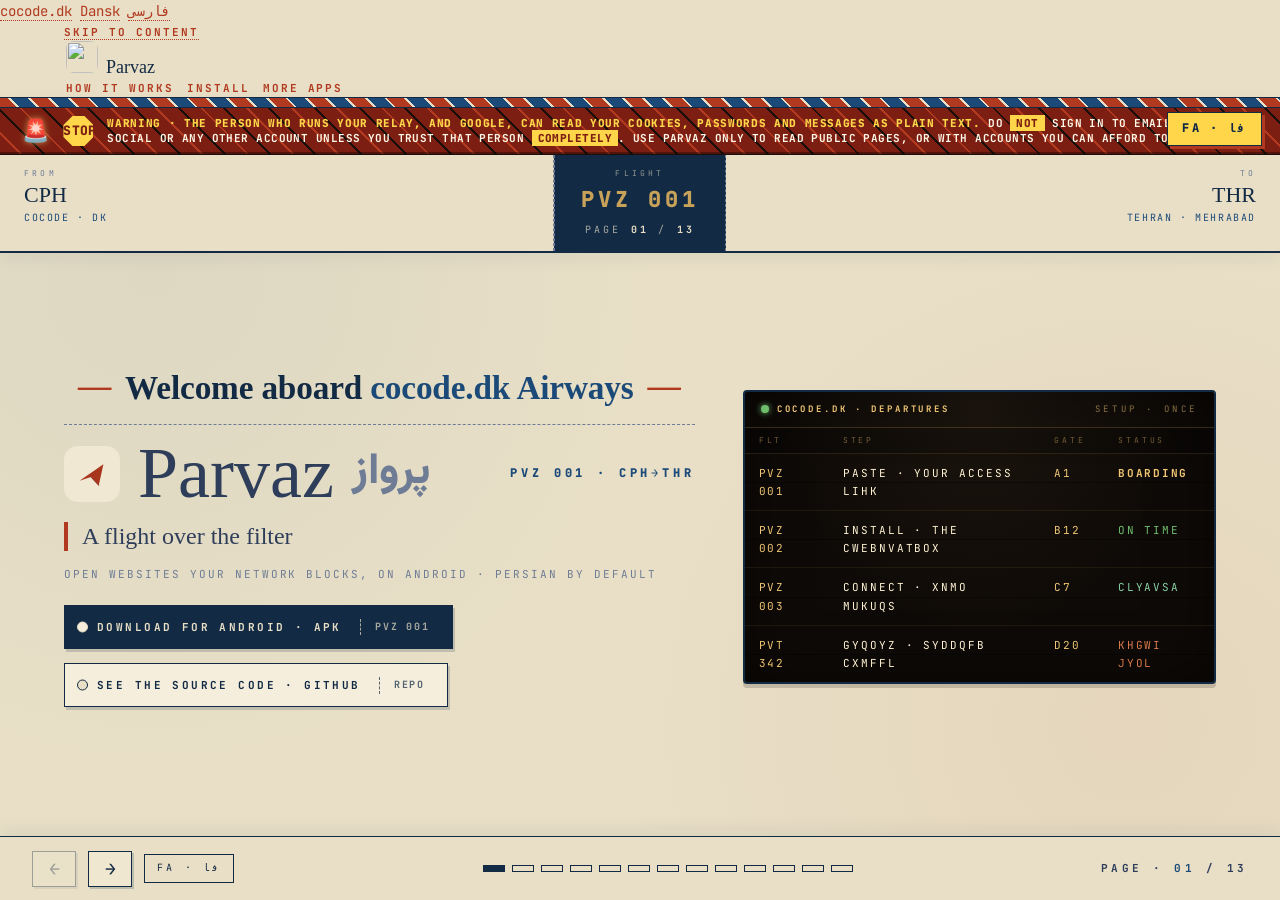
==== commit ebe6b3aa: "feat: Danish refreshed on the in-app branch, every text checked against the code Danish (values-da, " ====
--- a/website/index.html
+++ b/website/index.html
@@ -3,8 +3,8 @@
 <head>
 <meta charset="UTF-8"/>
 <meta name="viewport" content="width=device-width, initial-scale=1.0"/>
-<title>Parvaz — A flight over the filter. Android browser tunnel via Apps Script.</title>
-<meta name="description" content="Parvaz is a Farsi-first Android browser tunnel for Iranian users that routes Chrome (or any Chromium browser) traffic through a user-deployed Google Apps Script relay using TLS SNI concealment. Chrome trusts the on-device Parvaz CA out of the box — no flags, no about:config, no root."/>
+<title>Parvaz: a flight over the filter. Open blocked websites on Android</title>
+<meta name="description" content="Parvaz helps you open websites your network blocks, on an Android phone. It sends the traffic of Chrome, Brave, Edge or Vivaldi through a relay, a small program on a Google account that you or a helper you trust sets up. Persian is the default language. Needs Android 11 or later."/>
 <meta name="robots" content="index, follow"/>
 <meta name="keywords" content="parvaz, android, browser tunnel, iran, apps script, domain fronting, masterhttprelayvpn, circumvention, vpnservice, kotlin, go, farsi, open source"/>
 <link rel="canonical" href="https://parvaz.cocode.dk/"/>
@@ -16,23 +16,23 @@
 <!-- Open Graph -->
 <meta property="og:type" content="website"/>
 <meta property="og:site_name" content="Parvaz"/>
-<meta property="og:title" content="Parvaz — A flight over the filter"/>
-<meta property="og:description" content="Farsi-first Android browser tunnel for Iranian users. Routes Chrome (and other Chromium browsers) through a user-deployed Google Apps Script relay with TLS SNI concealment."/>
+<meta property="og:title" content="Parvaz: a flight over the filter"/>
+<meta property="og:description" content="Open websites your network blocks on Android, using an access link from someone you trust. Persian by default, with English and Danish."/>
 <meta property="og:url" content="https://parvaz.cocode.dk/"/>
 <meta property="og:image" content="https://parvaz.cocode.dk/og.png"/>
 <meta property="og:image:width" content="1200"/>
 <meta property="og:image:height" content="630"/>
-<meta property="og:image:alt" content="Parvaz — declassified flight briefing document with the Parvaz wordmark, technical chips, and rubber-stamp annotations marking Chromium-browser scope and MIT licence."/>
+<meta property="og:image:alt" content="The name Parvaz in Latin and Persian letters, with the line A flight over the filter and two rubber stamps."/>
 <meta property="og:locale" content="en_US"/>
 <meta property="og:locale:alternate" content="da_DK"/>
 <meta property="og:locale:alternate" content="fa_IR"/>
 
 <!-- Twitter -->
 <meta name="twitter:card" content="summary_large_image"/>
-<meta name="twitter:title" content="Parvaz — A flight over the filter"/>
-<meta name="twitter:description" content="Farsi-first Android browser tunnel — Chrome through your own Google Apps Script relay. One APK, one cert, no flags."/>
+<meta name="twitter:title" content="Parvaz: a flight over the filter"/>
+<meta name="twitter:description" content="Open blocked websites on Android with Chrome, through a relay that a helper you trust sets up. Persian by default."/>
 <meta name="twitter:image" content="https://parvaz.cocode.dk/og.png"/>
-<meta name="twitter:image:alt" content="Parvaz — flight briefing · Chromium browsers · MIT 2026."/>
+<meta name="twitter:image:alt" content="The name Parvaz in Latin and Persian letters, with the line A flight over the filter and two rubber stamps."/>
 
 <link rel="icon" type="image/svg+xml" href="parvaz-mark.svg"/>
 <link rel="preconnect" href="https://fonts.googleapis.com"/>
@@ -47,11 +47,11 @@
   "@context": "https://schema.org",
   "@type": "SoftwareApplication",
   "name": "Parvaz",
-  "description": "Farsi-first Android browser tunnel for Iranian users — routes Chrome (and other Chromium browsers: Brave, Edge, Vivaldi) traffic through a user-deployed Google Apps Script relay using TLS SNI concealment and a local on-device MITM to terminate TLS for re-encapsulation. Kotlin + Compose front end, embedded Go SOCKS5 sidecar. Chrome trusts the user-installed Parvaz CA out of the box on Android — no flags, no about:config, no root. Non-browser apps (banking, messaging, streaming) reject user CAs by Android default and will not tunnel.",
+  "description": "Android app that opens websites your network blocks. It sends the traffic of Chrome (and other Chromium browsers such as Brave, Edge and Vivaldi) through a relay, a small Google Apps Script program run by you or a helper you trust. The app asks you to install a certificate so the browser accepts its connections. Apps that do not accept user-installed certificates, such as banking, messaging and streaming apps, do not work through Parvaz. Persian by default, with English and Danish. Needs Android 11 or later.",
   "url": "https://parvaz.cocode.dk/",
   "downloadUrl": "https://github.com/cocodedk/parvaz/releases/latest/download/Parvaz.apk",
   "applicationCategory": "UtilitiesApplication",
-  "operatingSystem": "Android 7.0+",
+  "operatingSystem": "Android 11+",
   "programmingLanguage": ["Kotlin", "Go"],
   "license": "https://opensource.org/licenses/MIT",
   "offers": { "@type": "Offer", "price": "0", "priceCurrency": "USD" },
@@ -101,9 +101,9 @@
     <span class="deck-alert__siren" aria-hidden="true">🚨</span>
     <span class="deck-alert__stop" aria-hidden="true">STOP</span>
     <span class="deck-alert__msg">
-      <strong>WARNING · Your relay operator can read every cookie, password, and message in plaintext.</strong>
-      Do <em>NOT</em> sign in to email, banking, social, or any service unless you trust them <em>100 %</em> — not 99.99 %.
-      Use this tunnel only for read-only browsing or with throwaway accounts.
+      <strong>WARNING · The person who runs your relay, and Google, can read your cookies, passwords and messages as plain text.</strong>
+      Do <em>NOT</em> sign in to email, banking, social or any other account unless you trust that person <em>completely</em>.
+      Use Parvaz only to read public pages, or with accounts you can afford to lose.
     </span>
   </div>
   <div class="bp-header">
@@ -141,36 +141,36 @@
           <span class="flight-no">PVZ 001 · CPH→THR</span>
         </div>
         <p class="hero__tagline">A flight over the filter</p>
-        <p class="hero__subtitle">Android browser tunnel · Google Apps Script · domain fronting · Farsi-first</p>
+        <p class="hero__subtitle">Open websites your network blocks, on Android · Persian by default</p>
         <div class="bp-tabs">
-          <a href="https://github.com/cocodedk/parvaz/releases/latest/download/Parvaz.apk" class="bp-tab bp-tab--primary">Begin descent · APK<span class="stub">PVZ&nbsp;001</span></a>
-          <a href="https://github.com/cocodedk/parvaz" class="bp-tab">Flight plan · Source<span class="stub">REPO</span></a>
-        </div>
-      </div>
-      <div class="solari-board" aria-label="Onboarding flight board">
+          <a href="https://github.com/cocodedk/parvaz/releases/latest/download/Parvaz.apk" class="bp-tab bp-tab--primary">Download for Android · APK<span class="stub">PVZ&nbsp;001</span></a>
+          <a href="https://github.com/cocodedk/parvaz" class="bp-tab">See the source code · GitHub<span class="stub">REPO</span></a>
+        </div>
+      </div>
+      <div class="solari-board" aria-label="The setup steps, shown as a departures board">
         <div class="solari-board__head">
           <span><span class="blink"></span><strong>cocode.dk · departures</strong></span>
-          <span>local time · LIVE</span>
+          <span>setup · once</span>
         </div>
         <div class="solari-board__rows">
           <div class="solari-board__col-head">FLT</div>
-          <div class="solari-board__col-head">STAGE</div>
+          <div class="solari-board__col-head">STEP</div>
           <div class="solari-board__col-head">GATE</div>
           <div class="solari-board__col-head">STATUS</div>
           <div class="solari-board__cell">PVZ 001</div>
-          <div class="solari-board__cell solari-board__cell--dest">paste · the parvaz:// link</div>
+          <div class="solari-board__cell solari-board__cell--dest">paste · your access link</div>
           <div class="solari-board__cell">A1</div>
           <div class="solari-board__cell solari-board__cell--status-board">boarding</div>
           <div class="solari-board__cell">PVZ 002</div>
-          <div class="solari-board__cell solari-board__cell--dest">install · the user CA</div>
+          <div class="solari-board__cell solari-board__cell--dest">install · the certificate</div>
           <div class="solari-board__cell">B12</div>
           <div class="solari-board__cell solari-board__cell--status-go">on time</div>
           <div class="solari-board__cell">PVZ 003</div>
-          <div class="solari-board__cell solari-board__cell--dest">open · chrome (no setup)</div>
+          <div class="solari-board__cell solari-board__cell--dest">connect · open Chrome</div>
           <div class="solari-board__cell">C7</div>
           <div class="solari-board__cell solari-board__cell--status-cleared">cleared</div>
           <div class="solari-board__cell">PVZ 004</div>
-          <div class="solari-board__cell solari-board__cell--dest">https · all routes open</div>
+          <div class="solari-board__cell solari-board__cell--dest">browse · support varies</div>
           <div class="solari-board__cell">D24</div>
           <div class="solari-board__cell solari-board__cell--status-final">final call</div>
         </div>
@@ -183,12 +183,13 @@
     <div class="slide__content">
       <div class="slide__head">
         <span class="slide__num">§1</span>
-        <h2 class="slide__title">Abstract</h2>
+        <h2 class="slide__title">What Parvaz does</h2>
         <span class="slide__kicker">Mission brief</span>
       </div>
       <div class="slide__body">
-        <p>Parvaz is a Farsi-first <strong>Android browser tunnel</strong> for Iranian users with no technical background. A helper deploys the upstream MasterHttpRelayVPN <code>Code.gs</code> on their own Google account; the user receives a <code>parvaz://</code> link over a <strong>secure messenger (Signal or Telegram — not WhatsApp)</strong>, scans a QR or taps Paste, installs a MITM certificate via Android Settings once, taps Connect, and browses normally in <strong>Chrome</strong> (or any Chromium browser).</p>
-        <p>Chrome traffic routes through Apps Script — TLS SNI <code>www.google.com</code>, HTTP Host <code>script.google.com</code>. Chrome trusts the on-device Parvaz CA out of the box; no flags, no <code>about:config</code>, no root. Architecturally aligned with the proven <a href="https://github.com/therealaleph/MasterHttpRelayVPN-RUST">MasterHttpRelayVPN-RUST</a> port; Parvaz's edge is the NOTAM visual identity, Farsi-by-default UI, and tighter onboarding for non-technical passengers.</p>
+        <p>Parvaz is an Android app that helps you open websites your network blocks. You need an <strong>access link</strong> from someone you trust. It starts with <code>parvaz://</code>. That person, your helper, sets up a <strong>relay</strong>: a small program on a Google account that fetches websites for you. Parvaz sends your browser's traffic to the relay.</p>
+        <p>Your helper sends you the link through <strong>Signal or a Telegram Secret Chat</strong>, not WhatsApp. You install the app, tap or paste the link, install a certificate in Android Settings (once), tap the PARVAZ button, and browse in <strong>Chrome</strong>. Parvaz opens in Persian. You can switch to English or Danish in its settings.</p>
+        <p>Parvaz needs <strong>Android 11 or later</strong> and a 64-bit ARM phone. It installs on Android 7 to 10 but cannot connect there. It is early software (pre-alpha). It follows the design of <a href="https://github.com/therealaleph/MasterHttpRelayVPN-RUST">MasterHttpRelayVPN-RUST</a> and adds an app that is Persian by default, with guided steps for the access link and the certificate.</p>
       </div>
     </div>
   </section>
@@ -199,7 +200,7 @@
       <div class="slide__head">
         <span class="slide__num">§2</span>
         <h2 class="slide__title">Flight path</h2>
-        <span class="slide__kicker">5 hops · DPI sees the front</span>
+        <span class="slide__kicker">5 hops · what a network filter sees</span>
       </div>
       <div>
         <div class="route">
@@ -210,9 +211,9 @@
           <div class="route__hop"><strong>Code.gs</strong>your deployment<div class="tag">UrlFetch → target</div></div>
         </div>
         <div class="route__notes">
-          <div><b>What DPI sees</b>TLS to Google · SNI <code>www.google.com</code> · indistinguishable from Search.</div>
-          <div><b>What Google sees</b>HTTP Host <code>script.google.com</code> → routes to your Web App.</div>
-          <div><b>What Code.gs does</b><code>UrlFetchApp.fetch(target)</code> · returns <code>{s,h,b}</code> envelope.</div>
+          <div><b>What a filter sees</b>An encrypted connection to Google that names <code>www.google.com</code>, and how much data moves and when. Not the relay's address. This does not make it look identical to a Google Search.</div>
+          <div><b>What Google sees</b>The real destination, <code>script.google.com</code>, inside the encrypted connection. It sends the request to your Web App.</div>
+          <div><b>What the relay does</b><code>Code.gs</code> fetches the website you asked for (<code>UrlFetchApp.fetch</code>) and sends the reply back.</div>
         </div>
       </div>
     </div>
@@ -223,8 +224,8 @@
     <div class="slide__content">
       <div class="slide__head">
         <span class="slide__num">§3</span>
-        <h2 class="slide__title">Notice to airmen</h2>
-        <span class="slide__kicker">Restricted airspace</span>
+        <h2 class="slide__title">Legal notice</h2>
+        <span class="slide__kicker">Notice to airmen · restricted airspace</span>
       </div>
       <div class="notam">
         <div class="notam-head">
@@ -232,7 +233,7 @@
           <span>NOTAM A0001/26</span>
         </div>
         <div class="notam-body">
-          <strong>Google Apps Script's terms forbid this use.</strong> Deploy the <code>Code.gs</code> to your <em>own</em> Google account only — do not centralize deployments, do not commercialise, do not distribute a shared one. Personal, research, and educational use only. If you do not understand the legal implications, do not deploy.
+          <strong>Google Apps Script's terms may forbid this use.</strong> Deploy the <code>Code.gs</code> to your <em>own</em> Google account only. Do not run one relay for many people, do not sell the service, and do not share one deployment. Personal, research and educational use only. If you do not understand the legal side, do not deploy.
         </div>
       </div>
     </div>
@@ -243,16 +244,16 @@
     <div class="slide__content">
       <div class="slide__head">
         <span class="slide__num">§4</span>
-        <h2 class="slide__title">Airframe specifications</h2>
+        <h2 class="slide__title">What you get</h2>
         <span class="slide__kicker">Features</span>
       </div>
       <div class="specs">
-        <div class="spec"><span class="spec-num">01</span><span class="spec-key">Domain fronting</span><span class="spec-val">SNI <code>www.google.com</code> · Host <code>script.google.com</code>. DPI sees the front; Google's edge routes by Host.</span></div>
-        <div class="spec"><span class="spec-num">02</span><span class="spec-key">Farsi-first onboarding</span><span class="spec-val">Paste a <code>parvaz://</code> URL or scan QR → install MITM cert once → tap Connect. Persian default.</span></div>
-        <div class="spec"><span class="spec-num">03</span><span class="spec-key">Chrome out of the box</span><span class="spec-val"><strong>Chrome</strong> (and other Chromium: Brave, Edge, Vivaldi) trust the user-installed Parvaz CA on Android with no flags. Native apps still reject user CAs by Android default.</span></div>
-        <div class="spec"><span class="spec-num">04</span><span class="spec-key">SNI-rewrite fast path</span><span class="spec-val">Google-owned hosts skip Apps Script entirely · direct tunnel · no quota.</span></div>
-        <div class="spec"><span class="spec-num">05</span><span class="spec-key">Open source APK</span><span class="spec-val">Kotlin + Compose UI · embedded Go SOCKS5 sidecar · MIT · F-Droid &amp; sideload only.</span></div>
-        <div class="spec"><span class="spec-num">06</span><span class="spec-key">Zero telemetry</span><span class="spec-val">No analytics · no crash reporting · access key in <code>EncryptedSharedPreferences</code>.</span></div>
+        <div class="spec"><span class="spec-num">01</span><span class="spec-key">Domain fronting</span><span class="spec-val">Your phone connects to a Google address and names <code>www.google.com</code> when the secure connection starts. The real destination, <code>script.google.com</code>, appears only inside it.</span></div>
+        <div class="spec"><span class="spec-num">02</span><span class="spec-key">Persian-first setup</span><span class="spec-val">Tap or paste your <code>parvaz://</code> link → install the certificate once → tap PARVAZ. Persian is the default language. English and Danish are in the settings.</span></div>
+        <div class="spec"><span class="spec-num">03</span><span class="spec-key">Chrome out of the box</span><span class="spec-val"><strong>Chrome</strong> accepts the certificate you install in Android Settings, with no flags. Brave, Edge and Vivaldi should work the same way. Most other apps reject it.</span></div>
+        <div class="spec"><span class="spec-num">04</span><span class="spec-key">Google sites</span><span class="spec-val">In the current Android version, Google sites also go through the relay and count against its daily limit.</span></div>
+        <div class="spec"><span class="spec-num">05</span><span class="spec-key">Open source APK</span><span class="spec-val">Kotlin + Compose app with a Go helper program · MIT license · download the APK from GitHub. F-Droid is planned.</span></div>
+        <div class="spec"><span class="spec-num">06</span><span class="spec-key">No tracking</span><span class="spec-val">No analytics and no crash reporting. Your access key is stored encrypted on the phone.</span></div>
       </div>
     </div>
   </section>
@@ -262,7 +263,7 @@
     <div class="slide__content">
       <div class="slide__head">
         <span class="slide__num">§5</span>
-        <h2 class="slide__title">Honest disclosure</h2>
+        <h2 class="slide__title">What the app does and does not do</h2>
         <span class="slide__kicker">What the app won't do · what it must do · the limits</span>
       </div>
       <div class="who">
@@ -272,13 +273,13 @@
             <span class="who__tag who__tag--no">No</span>
           </div>
           <ul class="who__list">
-            <li>No analytics, telemetry, or remote logs (yet).</li>
-            <li>No central relay — every passenger runs their own Code.gs.</li>
-            <li>No location, contacts, SMS, microphone, or camera (camera is opt-in for QR only).</li>
-            <li>No auto-update pings · no ads · no crash reporting service.</li>
-            <li>No servers operated by us · no accounts · no sign-in.</li>
+            <li>No analytics, telemetry or remote logs (yet).</li>
+            <li>No relay run by Cocode. You use your own relay, or one run by a helper you trust.</li>
+            <li>No access to your location, contacts, SMS, microphone or camera. Parvaz does not ask for camera permission.</li>
+            <li>No update checks, no ads, no crash reporting.</li>
+            <li>No servers run by Cocode, no accounts, no sign-in.</li>
           </ul>
-          <div class="who__foot">Verify in source · MIT · grep the manifest.</div>
+          <div class="who__foot">You can check this: the permissions are listed in AndroidManifest.xml in the source code.</div>
         </div>
         <div class="who__col who__col--ok">
           <div class="who__head">
@@ -286,24 +287,24 @@
             <span class="who__tag who__tag--ok">Yes</span>
           </div>
           <ul class="who__list">
-            <li><code>VpnService</code> — to capture and route browser packets.</li>
-            <li><code>INTERNET</code> + <code>FOREGROUND_SERVICE</code> — talk to Apps Script, stay alive.</li>
-            <li><code>POST_NOTIFICATIONS</code> (Android 13+) — show the connected pill.</li>
-            <li>Device <strong>screen-lock</strong> — Android refuses CA install otherwise.</li>
-            <li>A Chromium browser — Chrome (or Brave / Edge / Vivaldi). No browser flags needed.</li>
+            <li><code>VpnService</code>: lets Parvaz receive your phone's internet traffic. Android asks you once.</li>
+            <li><code>INTERNET</code> + <code>FOREGROUND_SERVICE</code>: reach Google and keep running in the background.</li>
+            <li><code>POST_NOTIFICATIONS</code> (Android 13 and later): show the notice that Parvaz is connected.</li>
+            <li>A <strong>screen lock</strong> on the phone. Android will not install a certificate without one.</li>
+            <li>A Chromium browser: Chrome, or Brave, Edge or Vivaldi. No browser flags needed.</li>
           </ul>
-          <div class="who__foot">Optional · CAMERA — only if you scan a QR.</div>
+          <div class="who__foot">QR scanning is not available in this version.</div>
         </div>
       </div>
       <div class="honesty-foot">
-        <div class="honesty-foot__label">Limits · if we hand out the boarding card</div>
+        <div class="honesty-foot__label">Limits</div>
         <div class="honesty-foot__chips">
-          <span><b>Trust</b>relay sees URL · headers · cookies · body in plaintext</span>
-          <span><b>~20k</b>UrlFetch / day · Apps Script free quota</span>
-          <span><b>~30s</b>per fetch</span>
-          <span><b>~6&nbsp;min</b>per script execution</span>
-          <span><b>1 relay</b>per Google account · TOS</span>
-          <span><b>Throughput</b>capped by UrlFetch</span>
+          <span><b>Trust</b>the relay sees addresses, headers, cookies and form data as plain text</span>
+          <span><b>20,000</b>URL fetches a day on a free Google account, shared by all its scripts</span>
+          <span><b>30&nbsp;s</b>Parvaz waits this long for the relay's reply</span>
+          <span><b>6&nbsp;min</b>longest run of one Apps Script call</span>
+          <span><b>Your account</b>use one you control, and follow Google's terms</span>
+          <span><b>Speed</b>capped by the relay, about 5 KB/s</span>
         </div>
       </div>
     </div>
@@ -314,39 +315,39 @@
     <div class="slide__content">
       <div class="slide__head">
         <span class="slide__num">§6</span>
-        <h2 class="slide__title">Who flies, who's grounded</h2>
-        <span class="slide__kicker">Honest scope</span>
+        <h2 class="slide__title">What works, what does not</h2>
+        <span class="slide__kicker">Who flies, who's grounded</span>
       </div>
       <div class="heads-up" role="note">
         <span class="heads-up__tag">Heads-up</span>
-        <span>Not every site opens — and <strong>WebSockets are not supported in this version</strong>.</span>
+        <span>Not every site opens, and <strong>WebSockets are not supported in this version</strong>.</span>
       </div>
       <div class="who">
         <div class="who__col who__col--ok">
           <div class="who__head">
-            <strong>Cleared for take-off</strong>
+            <strong>Works</strong>
             <span class="who__tag who__tag--ok">Tunnels</span>
           </div>
           <ul class="who__list">
-            <li><strong>Chrome</strong> on Android — no flags, no <code>about:config</code>, no root.</li>
-            <li>Other Chromium browsers — Brave, Edge, Vivaldi — same path, same trust.</li>
-            <li>Google-owned hosts (google.com, youtube.com, fonts.googleapis.com) via direct SNI rewrite, in any browser.</li>
-            <li>Web apps inside Chrome — Gmail, GitHub, Wikipedia, news sites, search.</li>
+            <li><strong>Chrome</strong> on Android: no flags, no <code>about:config</code>, no root.</li>
+            <li>Other Chromium browsers (Brave, Edge, Vivaldi) should work the same way. Other browsers vary.</li>
+            <li>Web apps inside Chrome, such as Gmail, GitHub, Wikipedia, news sites and search.</li>
+            <li>Google sites (google.com, youtube.com) use the relay too in this version, so they count against its daily limit.</li>
           </ul>
-          <div class="who__foot">No Apps Script quota for Google fast-path. Throughput ~5 KB/s · WebSockets do not work yet.</div>
+          <div class="who__foot">Speed is about 5 KB/s, so pages load slowly. WebSockets do not work yet.</div>
         </div>
         <div class="who__col who__col--no">
           <div class="who__head">
-            <strong>Grounded</strong>
+            <strong>Does not work</strong>
             <span class="who__tag who__tag--no">Won't tunnel</span>
           </div>
           <ul class="who__list">
-            <li><strong>Firefox Stable / Beta / Focus</strong> — no <code>about:config</code>, can't set the trust flag.</li>
-            <li><strong>Firefox Nightly</strong> — flag exists but resets to <code>false</code> on every restart (<a href="https://github.com/mozilla-mobile/fenix/issues/18990">fenix#18990</a>, open since 2021).</li>
-            <li><strong>DuckDuckGo browser</strong> — Chromium-based but rejects the user CA. Confirmed broken.</li>
-            <li>Native apps — Instagram, Telegram, WhatsApp, banking, streaming. Reject user CAs by Android 7+ default.</li>
+            <li><strong>Android 10 and older.</strong> The app installs, but it cannot connect. It needs Android 11 or later.</li>
+            <li><strong>Firefox</strong> is not tested with Parvaz. It keeps its own certificate list, and has a <code>Use third party CA certificates</code> option in its Secret Settings that Parvaz has not been checked with (<a href="https://bugzilla.mozilla.org/show_bug.cgi?id=1894053">Mozilla bug 1894053</a>).</li>
+            <li><strong>DuckDuckGo browser.</strong> It is Chromium-based but rejects the certificate. Confirmed not working.</li>
+            <li>Apps such as Instagram, Telegram, WhatsApp, banking and streaming apps. Since Android 7, apps do not accept certificates you install.</li>
           </ul>
-          <div class="who__foot">General Android MITM constraint · pair with xray + VPS for native apps.</div>
+          <div class="who__foot">This is how Android works, so Parvaz cannot change it. For other apps you need a different tool, for example xray on your own server.</div>
         </div>
       </div>
     </div>
@@ -365,18 +366,18 @@
           <div class="check">
             <div class="check__no">1</div>
             <div>
-              <h3 class="check__title">Receive the parvaz:// link</h3>
-              <p class="check__sub">Signal or Telegram from your helper · not WhatsApp</p>
+              <h3 class="check__title">Receive your access link</h3>
+              <p class="check__sub">Signal or a Telegram Secret Chat from your helper · not WhatsApp</p>
             </div>
-            <span class="check__stamp">Auto</span>
+            <span class="check__stamp check__stamp--manual">Manual</span>
           </div>
           <div class="check">
             <div class="check__no">2</div>
             <div>
               <h3 class="check__title">Install Parvaz · tap the link</h3>
-              <p class="check__sub">APK from GitHub releases · sideload</p>
+              <p class="check__sub">Download the APK from GitHub, install it, then tap the link or paste it</p>
             </div>
-            <span class="check__stamp">Auto</span>
+            <span class="check__stamp check__stamp--manual">Manual</span>
           </div>
           <div class="check">
             <div class="check__no">3</div>
@@ -389,8 +390,8 @@
           <div class="check">
             <div class="check__no">4</div>
             <div>
-              <h3 class="check__title">Tap Connect · open Chrome</h3>
-              <p class="check__sub">no browser flags · see §9</p>
+              <h3 class="check__title">Tap PARVAZ · open Chrome</h3>
+              <p class="check__sub">No browser flags · see §9</p>
             </div>
             <span class="check__stamp check__stamp--manual">Manual</span>
           </div>
@@ -398,7 +399,7 @@
         <aside class="boarding-pass__stub" style="background:var(--paper-2);border:1.5px solid var(--ink);">
           <div class="row"><span class="label">Passenger</span><span class="value">YOU</span></div>
           <div class="row"><span class="label">Flight</span><span class="value value--big">PVZ 001</span></div>
-          <div class="row"><span class="label">Gate</span><span class="value">A · MITM</span></div>
+          <div class="row"><span class="label">Gate</span><span class="value">A · CERTIFICATE</span></div>
           <div class="row"><span class="label">Boarding</span><span class="value">~ 3 min</span></div>
           <div class="boarding-pass__barcode" aria-hidden="true"></div>
         </aside>
@@ -415,7 +416,7 @@
         <span class="slide__kicker">Step 1 of 2 · once · ~30 seconds</span>
       </div>
       <div class="slide__body">
-        <p>In Parvaz, tap <strong>Open Settings</strong>. Parvaz drops <code>parvaz-ca.crt</code> into <strong>Downloads</strong> and opens Android Settings. Then follow the path for your phone.</p>
+        <p>A certificate is a small file that tells your phone to trust Parvaz for your browser's secure connections. In Parvaz, tap <strong>Open Settings</strong>. Parvaz saves a certificate file and opens Android Settings. If you cannot find the file, tap <strong>Show file</strong>. Then follow the path for your phone.</p>
       </div>
       <div class="listing">
         <div class="listing-head"><span>proc · cert.001 · samsung</span><span>One UI 6 / Android 14</span></div>
@@ -423,7 +424,7 @@
 Settings → <span class="hl">Security and privacy</span>
         → <span class="hl">More security settings</span>
         → <span class="hl">Install from device storage</span> → <span class="hl">CA certificate</span>
-        → pick <span class="secret">parvaz-ca.crt</span> from Downloads
+        → choose the newest <span class="secret">parvaz-ca-…crt</span> file (name starts with parvaz-ca-, ends with .crt)
         → enter your PIN / fingerprint
         → tap <span class="hl">Install anyway</span> on the warning</div>
       </div>
@@ -434,12 +435,12 @@
         → <span class="hl">More security &amp; privacy</span>
         → <span class="hl">Encryption &amp; credentials</span>
         → <span class="hl">Install a certificate</span> → <span class="hl">CA certificate</span>
-        → pick <span class="secret">parvaz-ca.crt</span> from Downloads
+        → choose the newest <span class="secret">parvaz-ca-…crt</span> file (name starts with parvaz-ca-, ends with .crt)
         → enter your PIN / fingerprint
         → tap <span class="hl">Install anyway</span> on the warning</div>
       </div>
       <div class="slide__body">
-        <p><strong>Pre-requisite:</strong> screen lock (PIN, pattern, password) · Android refuses install otherwise. <strong>Can't find the menu?</strong> Search <code>CA certificate</code> in Settings. <strong>Warning is fine to dismiss</strong> — the CA was generated on <em>your</em> phone; the private key never leaves the app's private storage.</p>
+        <p><strong>You need a screen lock</strong> (PIN, pattern or password), or Android will not install the certificate. <strong>Can't find the menu?</strong> Search for <code>CA certificate</code> in Settings. <strong>Android shows a warning.</strong> That is expected: Parvaz made this certificate on <em>your</em> phone, and its private key stays in the app's private storage. Tap Install anyway.</p>
       </div>
     </div>
   </section>
@@ -449,26 +450,26 @@
     <div class="slide__content">
       <div class="slide__head">
         <span class="slide__num">§9</span>
-        <h2 class="slide__title">Tap Connect · open Chrome</h2>
+        <h2 class="slide__title">Tap PARVAZ · open Chrome</h2>
         <span class="slide__kicker">Step 2 of 2 · once · ~10 seconds</span>
       </div>
       <div class="slide__body">
-        <p>Tap the rubber-stamp button on Parvaz's main screen. When it flips to <strong>در پرواز</strong> (in flight), open <strong>Chrome</strong> and browse normally — HTTPS pages route through Parvaz with no further configuration. Brave, Edge, and Vivaldi work the same way; the Parvaz CA you just installed is the only piece they need.</p>
+        <p>Tap the <strong>PARVAZ</strong> button on Parvaz's main screen (<strong>پرواز</strong> in Persian). When it changes to <strong>IN FLIGHT</strong> (<strong>در پرواز</strong>), open <strong>Chrome</strong> and browse as usual. HTTPS pages go through Parvaz with no further setup. To disconnect, tap the button again. Brave, Edge and Vivaldi should work the same way.</p>
       </div>
       <div class="listing">
         <div class="listing-head"><span>proc · browser.001 · chromium</span><span>one-time · ~10 sec</span></div>
-        <div class="listing-body"><span class="c"># 1. In Parvaz, tap the rubber stamp.</span>
-<span class="c">    → "پرواز" (outline) flips to "در پرواز" (filled · olive)</span>
+        <div class="listing-body"><span class="c"># 1. In Parvaz, tap the PARVAZ button.</span>
+<span class="c">    → the outlined "PARVAZ" button turns into a filled "IN FLIGHT" button</span>
 
 <span class="c"># 2. Open Chrome (or Brave / Edge / Vivaldi).</span>
 <span class="c">    → just browse · no flags, no about:config, no root</span>
 
-<span class="c"># 3. (Optional) sanity-check the route:</span>
-open <a href="https://wikipedia.org" class="hl">wikipedia.org</a>            <span class="c"># non-Google site → goes through MITM</span>
-open <a href="https://www.google.com" class="hl">google.com</a>             <span class="c"># Google site → SNI-rewrite fast path</span></div>
+<span class="c"># 3. (Optional) check that it works:</span>
+open <a href="https://wikipedia.org" class="hl">wikipedia.org</a>            <span class="c"># goes through the relay</span>
+open <a href="https://www.google.com" class="hl">google.com</a>             <span class="c"># also goes through the relay</span></div>
       </div>
       <div class="slide__body">
-        <p><strong>Why Chrome works:</strong> Chrome on Android trusts user-installed CAs from the system store, and Chrome's Certificate Transparency enforcement has an explicit carve-out for chains rooted in a user CA — so the Parvaz leaf is accepted with no setup. Browsers that won't work, plus the throughput and WebSocket limits, are covered in §6.</p>
+        <p><strong>Why Chrome works:</strong> Chrome on Android trusts certificates you install in Android Settings, and its Certificate Transparency checks have an explicit exception for certificates that chain to one of them. So Chrome accepts the certificates Parvaz makes, with no setup. Browsers that do not work, and the speed and WebSocket limits, are in §6.</p>
       </div>
     </div>
   </section>
@@ -479,27 +480,27 @@
       <div class="slide__head">
         <span class="slide__num">§10</span>
         <h2 class="slide__title">Airframe schematic</h2>
-        <span class="slide__kicker">Monorepo topology · Kotlin + Go</span>
+        <span class="slide__kicker">For developers · how the code is laid out</span>
       </div>
       <div class="schematic">
         <div class="schematic-head">
           <span><strong>Sheet 10</strong> · Monorepo topology</span>
-          <span>MIT · Android 7.0+</span>
+          <span>MIT · Android 11+</span>
         </div>
         <pre class="schematic-body">parvaz/
 ├── <span class="hl">app/</span>             kotlin + compose UI · VpnService · tun2socks
-│                 · sidecar launcher · MITM CA install · NOTAM
+│                 · sidecar launcher · certificate install
 ├── <span class="hl">core/</span>            go SOCKS5 sidecar
 │   ├── <span class="hl">fronter/</span>     TLS-with-custom-SNI dialer + HTTP client
 │   ├── <span class="hl">protocol/</span>    Apps Script JSON envelope encode/decode
 │   ├── <span class="hl">codec/</span>       gzip / br / zstd decoders
 │   ├── <span class="hl">relay/</span>       envelope + fronted client glue
-│   ├── <span class="hl">mitm/</span>        (next) CA + leaf certs + TLS server
-│   ├── <span class="hl">dispatcher/</span>  (next) SNI-rewrite vs MITM+relay decision
+│   ├── <span class="hl">mitm/</span>        CA + leaf certs + TLS server
+│   ├── <span class="hl">dispatcher/</span>  routing decision: direct, SNI rewrite or relay
 │   ├── <span class="hl">socks5/</span>      local SOCKS5 listener on :1080
 │   └── <span class="hl">cmd/parvazd/</span> sidecar main → libparvaz.so (per ABI)
 ├── reference/      MasterHttpRelayVPN · upstream python (read-only)
-└── website/        bilingual GitHub Pages
+└── website/        GitHub Pages (English, Persian, Danish)
 
 <span class="note">· core is called from app via ProcessBuilder, not JNI</span>
 <span class="note">· one apk + one Code.gs drop-in + one release tag</span>
@@ -518,7 +519,7 @@
         <span class="slide__kicker">~5 min · once · technical helper only</span>
       </div>
       <div class="slide__body">
-        <p>If you are the <strong>technical helper</strong> setting Parvaz up for someone else, here is the one-time Apps Script deployment. The end user never opens script.google.com.</p>
+        <p>If you are the <strong>technical helper</strong> setting Parvaz up for someone else, here is the one-time Apps Script deployment. The person you help never opens script.google.com.</p>
       </div>
       <div class="listing">
         <div class="listing-head"><span>proc · relay.deploy.001</span><span>script.google.com · ~5 min</span></div>
@@ -555,15 +556,16 @@
 <span class="c"># concrete example:</span>
 parvaz://AKfycbyLONGRANDOMTOKEN/7dF9KmY...eY=#رلهٔ‌من
 
-<span class="c"># 7. Share via SECURE messenger ONLY — this URL contains the key</span>
-✓ Signal   · end-to-end · recommended
-✓ Telegram · Secret Chat preferred
-✗ WhatsApp · Meta-readable cloud backup → NEVER
-✗ SMS      · carrier-readable          → NEVER
-✗ Email    · server-readable           → NEVER</div>
+<span class="c"># 7. Share it through a secure messenger only: this link contains the key</span>
+✓ Signal               · end-to-end encrypted · recommended
+✓ Telegram Secret Chat · end-to-end encrypted
+✗ Telegram regular chat · not end-to-end encrypted → NEVER
+✗ WhatsApp             · chat backups can be readable unless encrypted backups are on → avoid
+✗ SMS                  · carrier-readable → NEVER
+✗ Email                · server-readable  → NEVER</div>
       </div>
       <div class="slide__body">
-        <p><strong>Quota:</strong> ~20k UrlFetch / day · 30 s per fetch · 6 min per execution. <strong>One relay per Google account</strong> (Apps Script TOS). <strong>Test it:</strong> open the Web app URL in a browser — you should see <code>{"e":"unauthorized"}</code> (proof the deployment is live and rejecting unauthenticated calls). <strong>Source:</strong> <a href="https://github.com/cocodedk/parvaz/blob/main/apps_script/Code.gs">apps_script/Code.gs</a> · <a href="https://developers.google.com/apps-script/guides/web">Apps Script · Web Apps</a>.</p>
+        <p><strong>Limits:</strong> a free Google account gets 20,000 URL fetches a day, shared by all its scripts. One script run lasts at most 6 minutes. Parvaz waits up to 30 seconds for the relay's reply. Use an account you control and follow Google's terms. <strong>Test it:</strong> open the Web app URL in a browser. You should see a page that says "Welcome" and "This application is running normally." That shows the deployment is live. It does not test your AUTH_KEY. <strong>Source:</strong> <a href="https://github.com/cocodedk/parvaz/blob/main/apps_script/Code.gs">apps_script/Code.gs</a> · <a href="https://developers.google.com/apps-script/guides/web">Apps Script · Web Apps</a>.</p>
       </div>
     </div>
   </section>
@@ -588,14 +590,14 @@
           </div>
         </div>
         <div class="depart__cta">
-          <h2>Cleared for take-off.</h2>
-          <p>Parvaz replaces only the <em>client</em> half of MasterHttpRelayVPN. The Apps Script server is the upstream <a href="https://github.com/cocodedk/parvaz/blob/main/apps_script/Code.gs">Code.gs</a>, unchanged — deploy it to your own Google account.</p>
-          <p>If you don't need the Farsi-first NOTAM UX touches, the mature <a href="https://github.com/therealaleph/MasterHttpRelayVPN-RUST">MasterHttpRelayVPN-RUST</a> port ships today with prebuilt APKs and an English + Persian walkthrough.</p>
+          <h2>Ready to install.</h2>
+          <p>Parvaz replaces only the <em>client</em> half of MasterHttpRelayVPN. The relay is the <a href="https://github.com/cocodedk/parvaz/blob/main/apps_script/Code.gs">Code.gs</a> in this repository. It is based on MasterHttpRelayVPN's, with changes for Parvaz. Deploy it to your own Google account.</p>
+          <p>If you do not need an app that is Persian by default, <a href="https://github.com/therealaleph/MasterHttpRelayVPN-RUST">MasterHttpRelayVPN-RUST</a> offers prebuilt APKs and a guide in English and Persian.</p>
           <!-- cocode-apps:install:start -->
 <ul class="install" role="list">
   <li><p class="fdroid-soon">Coming to F-Droid</p></li>
-  <li><a href="https://github.com/cocodedk/parvaz/releases/latest/download/Parvaz.apk">Download the APK from GitHub</a></li>
-  <li><a href="https://apps.obtainium.imranr.dev/redirect?r=obtainium://add/https://github.com/cocodedk/parvaz">Auto-update the GitHub APK with Obtainium</a></li>
+  <li><a href="https://github.com/cocodedk/parvaz/releases/latest/download/Parvaz.apk">Download the Android installation file (APK) from GitHub</a></li>
+  <li><a href="https://apps.obtainium.imranr.dev/redirect?r=obtainium://add/https://github.com/cocodedk/parvaz">Add the app to Obtainium, an app that keeps it up to date</a></li>
 </ul>
 <!-- cocode-apps:install:end -->
           <div class="bp-tabs">
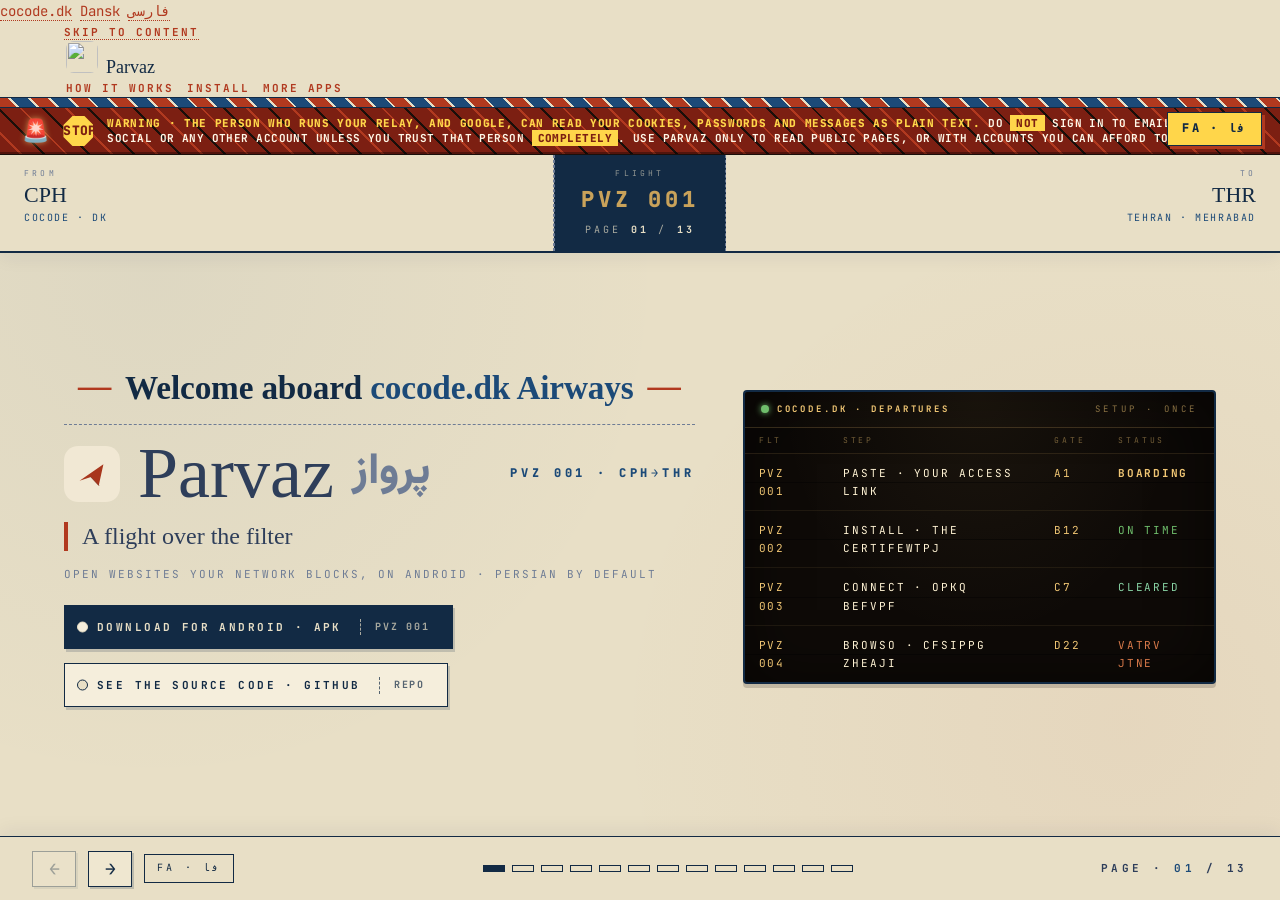
==== commit e8724c05: "fix: a correct share image, and the certificate copy's folder in the Danish policy website/og.png st" ====
--- a/website/index.html
+++ b/website/index.html
@@ -22,7 +22,7 @@
 <meta property="og:image" content="https://parvaz.cocode.dk/og.png"/>
 <meta property="og:image:width" content="1200"/>
 <meta property="og:image:height" content="630"/>
-<meta property="og:image:alt" content="The name Parvaz in Latin and Persian letters, with the line A flight over the filter and two rubber stamps."/>
+<meta property="og:image:alt" content="The Parvaz icon, a red paper plane, next to the name Parvaz and the line: Open blocked websites on Android through a relay set up by someone you trust."/>
 <meta property="og:locale" content="en_US"/>
 <meta property="og:locale:alternate" content="da_DK"/>
 <meta property="og:locale:alternate" content="fa_IR"/>
@@ -32,7 +32,7 @@
 <meta name="twitter:title" content="Parvaz: a flight over the filter"/>
 <meta name="twitter:description" content="Open blocked websites on Android with Chrome, through a relay that a helper you trust sets up. Persian by default."/>
 <meta name="twitter:image" content="https://parvaz.cocode.dk/og.png"/>
-<meta name="twitter:image:alt" content="The name Parvaz in Latin and Persian letters, with the line A flight over the filter and two rubber stamps."/>
+<meta name="twitter:image:alt" content="The Parvaz icon, a red paper plane, next to the name Parvaz and the line: Open blocked websites on Android through a relay set up by someone you trust."/>
 
 <link rel="icon" type="image/svg+xml" href="parvaz-mark.svg"/>
 <link rel="preconnect" href="https://fonts.googleapis.com"/>
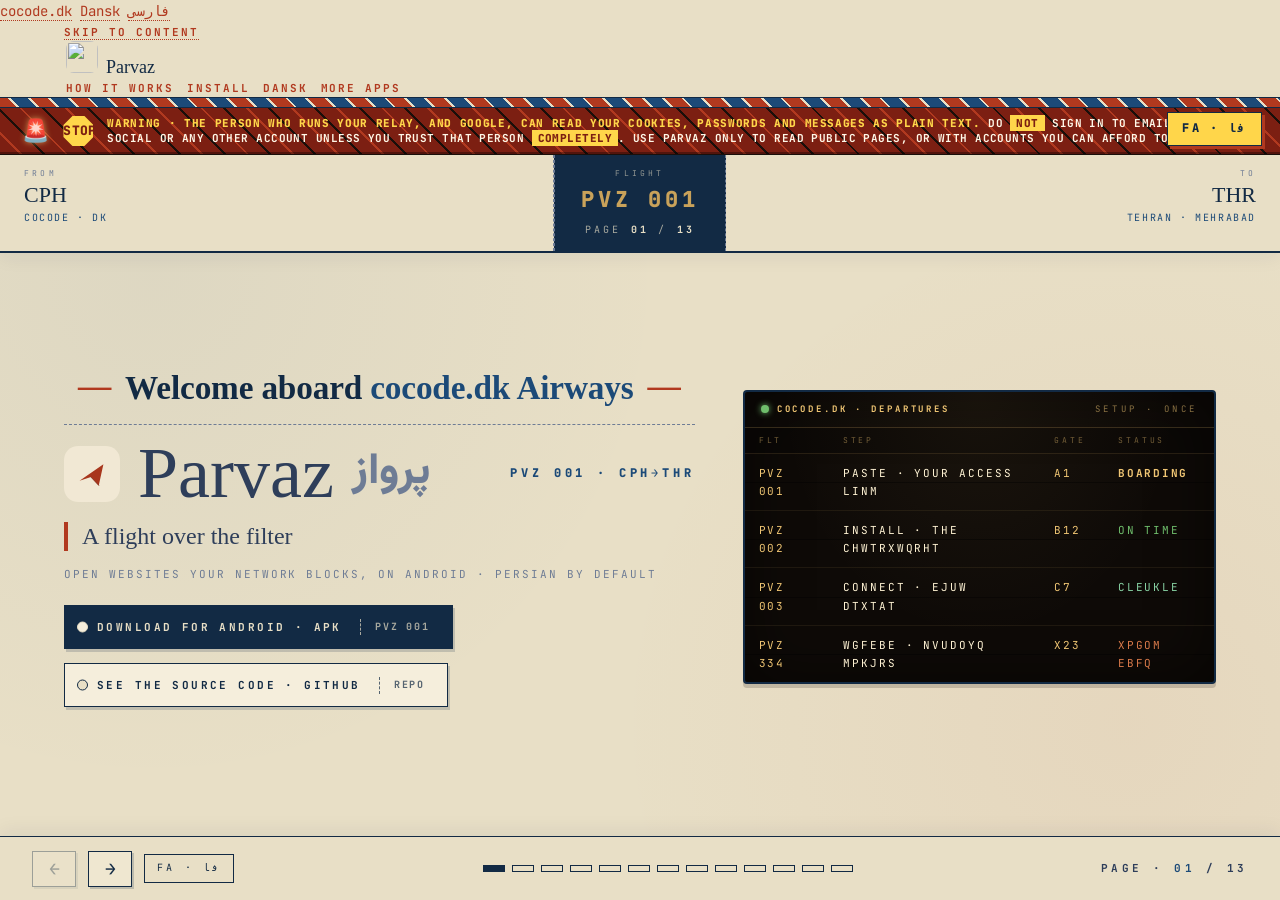
==== commit ee22c574: "feat: the navigation links the English and Danish pages to each other Rendered with cocode-apps (app" ====
--- a/website/index.html
+++ b/website/index.html
@@ -89,6 +89,7 @@
   <a class="brand" href="/" data-nav="home" aria-current="page"><img src="/img/icon.png" alt="" width="32" height="32">Parvaz</a>
   <a href="/#how" data-nav="how">How it works</a>
   <a href="/#install" data-nav="install">Install</a>
+  <a href="/da/" hreflang="da" lang="da" data-nav="lang">Dansk</a>
   <a href="https://cocode.dk/" data-nav="more">More apps</a>
 </nav>
 <!-- cocode-apps:nav:end -->
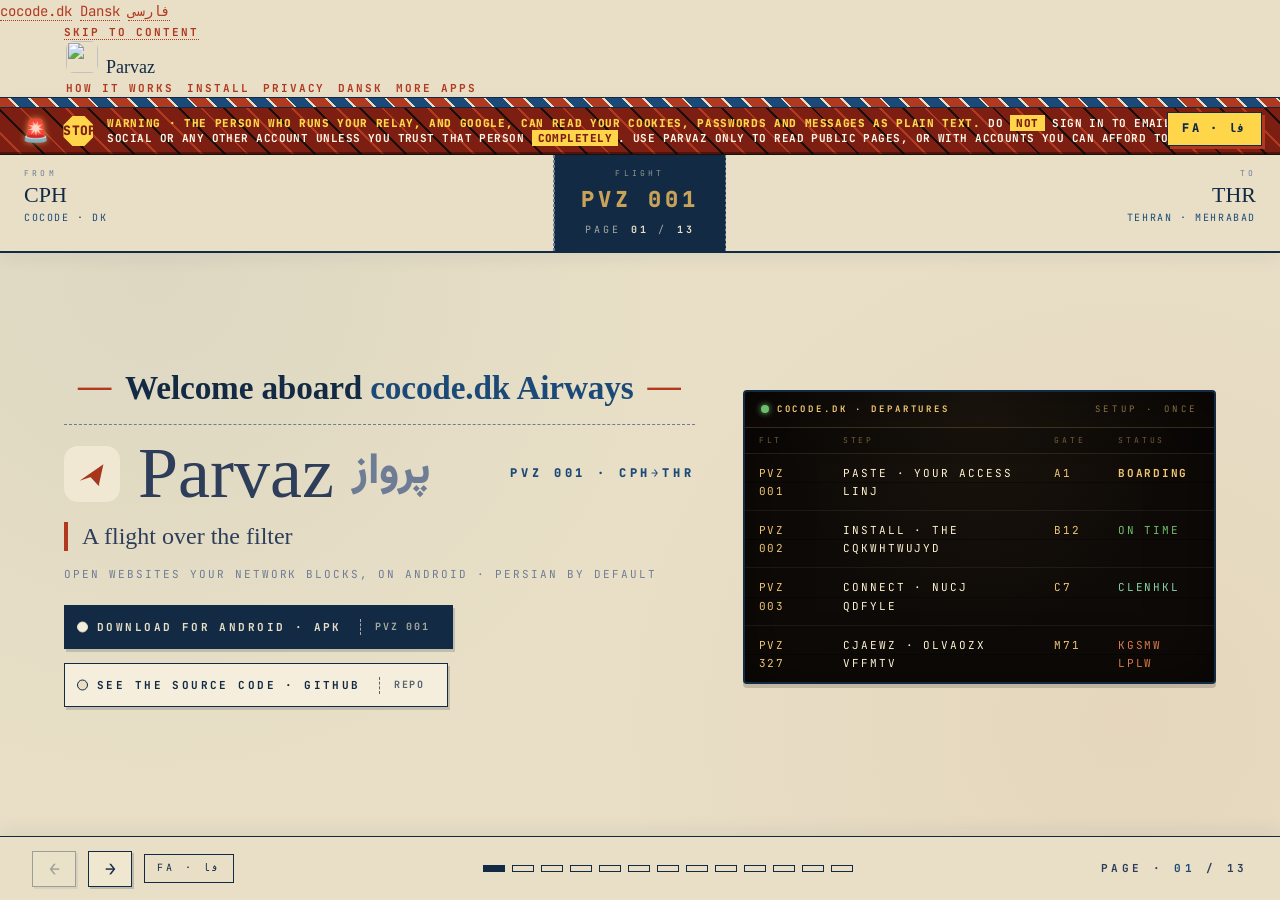
==== commit 24c3c840: "feat: the navigation links the pages the site now has (privacy, English, Danish) Rendered with cocod" ====
--- a/website/index.html
+++ b/website/index.html
@@ -89,6 +89,7 @@
   <a class="brand" href="/" data-nav="home" aria-current="page"><img src="/img/icon.png" alt="" width="32" height="32">Parvaz</a>
   <a href="/#how" data-nav="how">How it works</a>
   <a href="/#install" data-nav="install">Install</a>
+  <a href="/privacy/" data-nav="privacy">Privacy</a>
   <a href="/da/" hreflang="da" lang="da" data-nav="lang">Dansk</a>
   <a href="https://cocode.dk/" data-nav="more">More apps</a>
 </nav>
@@ -610,6 +611,7 @@
         <!-- cocode-apps:footer:start -->
 <footer class="cocode-footer">
   <a href="https://github.com/cocodedk/parvaz">Source code</a> ·
+  <a href="/privacy/">Privacy</a> ·
   License: MIT ·
   <a href="https://cocode.dk/">Made by Cocode (cocode.dk)</a>
 </footer>
